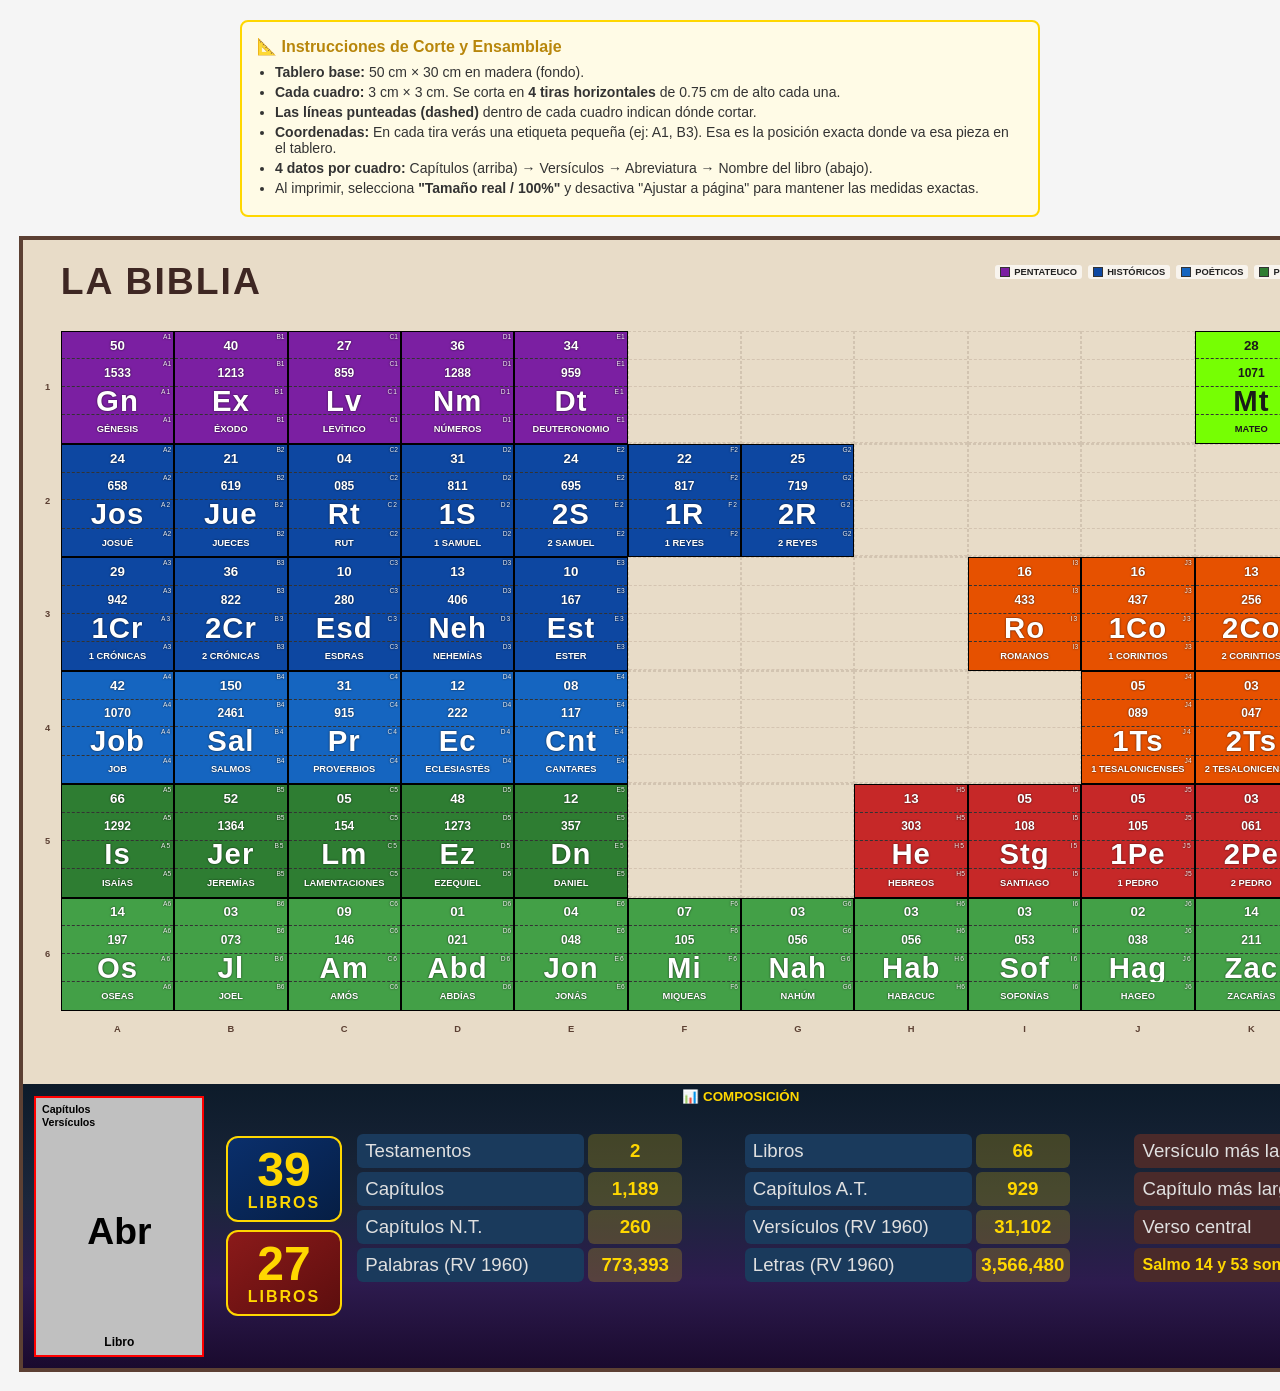
==== index.html @ 6a85242d "Add styles for the Biblical Board layout and enhance HTML structure" ====
<!DOCTYPE html>
<html lang="es">

<head>
  <meta charset="UTF-8">
  <title>Tablero Bíblico - Tabla Periódica de la Biblia (50cm x 30cm)</title>
  <link rel="stylesheet" href="styles.css">
</head>

<body>

  <div class="instructions">
    <h2>📐 Instrucciones de Corte y Ensamblaje</h2>
    <ul>
      <li><strong>Tablero base:</strong> 50 cm × 30 cm en madera (fondo).</li>
      <li><strong>Cada cuadro:</strong> 3 cm × 3 cm. Se corta en <strong>4 tiras horizontales</strong> de 0.75 cm de
        alto cada una.</li>
      <li><strong>Las líneas punteadas (dashed)</strong> dentro de cada cuadro indican dónde cortar.</li>
      <li><strong>Coordenadas:</strong> En cada tira verás una etiqueta pequeña (ej: A1, B3). Esa es la posición exacta
        donde va esa pieza en el tablero.</li>
      <li><strong>4 datos por cuadro:</strong> Capítulos (arriba) → Versículos → Abreviatura → Nombre del libro (abajo).
      </li>
      <li>Al imprimir, selecciona <strong>"Tamaño real / 100%"</strong> y desactiva "Ajustar a página" para mantener las
        medidas exactas.</li>
    </ul>
  </div>

  <!-- TABLERO PRINCIPAL 50cm x 30cm -->
  <div class="board">

    <div class="title-area">
      <div class="main-title">LA BIBLIA</div>
      <div class="legend-area">
        <div class="legend-item"><span class="legend-color" style="background:#7b1fa2"></span>PENTATEUCO</div>
        <div class="legend-item"><span class="legend-color" style="background:#0d47a1"></span>HISTÓRICOS</div>
        <div class="legend-item"><span class="legend-color" style="background:#1565c0"></span>POÉTICOS</div>
        <div class="legend-item"><span class="legend-color" style="background:#2e7d32"></span>PROF. MAYORES</div>
        <div class="legend-item"><span class="legend-color" style="background:#43a047"></span>PROF. MENORES</div>
        <div class="legend-item"><span class="legend-color" style="background:#76ff03"></span>EVANGELIOS</div>
        <div class="legend-item"><span class="legend-color" style="background:#2962ff"></span>HECHOS</div>
        <div class="legend-item"><span class="legend-color" style="background:#e65100"></span>CARTAS PAULINAS</div>
        <div class="legend-item"><span class="legend-color" style="background:#c62828"></span>CARTAS GENERALES</div>
        <div class="legend-item"><span class="legend-color" style="background:#b71c1c"></span>PROFECÍAS</div>
      </div>
    </div>

    <div class="grid-container">
      <!-- Fila 1 -->
      <div class="cell c-pentateuco" style="left:0cm;top:0cm">
        <div class="strip chapters">50<span class="coord-tag">A1</span></div>
        <div class="strip verses">1533<span class="coord-tag">A1</span></div>
        <div class="strip abbr">Gn<span class="coord-tag">A1</span></div>
        <div class="strip name">GÉNESIS<span class="coord-tag">A1</span></div>
      </div>
      <div class="cell c-pentateuco" style="left:3cm;top:0cm">
        <div class="strip chapters">40<span class="coord-tag">B1</span></div>
        <div class="strip verses">1213<span class="coord-tag">B1</span></div>
        <div class="strip abbr">Ex<span class="coord-tag">B1</span></div>
        <div class="strip name">ÉXODO<span class="coord-tag">B1</span></div>
      </div>
      <div class="cell c-pentateuco" style="left:6cm;top:0cm">
        <div class="strip chapters">27<span class="coord-tag">C1</span></div>
        <div class="strip verses">859<span class="coord-tag">C1</span></div>
        <div class="strip abbr">Lv<span class="coord-tag">C1</span></div>
        <div class="strip name">LEVÍTICO<span class="coord-tag">C1</span></div>
      </div>
      <div class="cell c-pentateuco" style="left:9cm;top:0cm">
        <div class="strip chapters">36<span class="coord-tag">D1</span></div>
        <div class="strip verses">1288<span class="coord-tag">D1</span></div>
        <div class="strip abbr">Nm<span class="coord-tag">D1</span></div>
        <div class="strip name">NÚMEROS<span class="coord-tag">D1</span></div>
      </div>
      <div class="cell c-pentateuco" style="left:12cm;top:0cm">
        <div class="strip chapters">34<span class="coord-tag">E1</span></div>
        <div class="strip verses">959<span class="coord-tag">E1</span></div>
        <div class="strip abbr">Dt<span class="coord-tag">E1</span></div>
        <div class="strip name">DEUTERONOMIO<span class="coord-tag">E1</span></div>
      </div>
      <div class="cell empty-cell" style="left:15cm;top:0cm">
        <div class="strip"></div>
        <div class="strip"></div>
        <div class="strip"></div>
        <div class="strip"></div>
      </div>
      <div class="cell empty-cell" style="left:18cm;top:0cm">
        <div class="strip"></div>
        <div class="strip"></div>
        <div class="strip"></div>
        <div class="strip"></div>
      </div>
      <div class="cell empty-cell" style="left:21cm;top:0cm">
        <div class="strip"></div>
        <div class="strip"></div>
        <div class="strip"></div>
        <div class="strip"></div>
      </div>
      <div class="cell empty-cell" style="left:24cm;top:0cm">
        <div class="strip"></div>
        <div class="strip"></div>
        <div class="strip"></div>
        <div class="strip"></div>
      </div>
      <div class="cell empty-cell" style="left:27cm;top:0cm">
        <div class="strip"></div>
        <div class="strip"></div>
        <div class="strip"></div>
        <div class="strip"></div>
      </div>
      <div class="cell c-evangelio" style="left:30cm;top:0cm">
        <div class="strip chapters">28<span class="coord-tag">K1</span></div>
        <div class="strip verses">1071<span class="coord-tag">K1</span></div>
        <div class="strip abbr">Mt<span class="coord-tag">K1</span></div>
        <div class="strip name">MATEO<span class="coord-tag">K1</span></div>
      </div>
      <div class="cell c-evangelio" style="left:33cm;top:0cm">
        <div class="strip chapters">16<span class="coord-tag">L1</span></div>
        <div class="strip verses">678<span class="coord-tag">L1</span></div>
        <div class="strip abbr">Mr<span class="coord-tag">L1</span></div>
        <div class="strip name">MARCOS<span class="coord-tag">L1</span></div>
      </div>
      <div class="cell c-evangelio" style="left:36cm;top:0cm">
        <div class="strip chapters">24<span class="coord-tag">M1</span></div>
        <div class="strip verses">1151<span class="coord-tag">M1</span></div>
        <div class="strip abbr">Lc<span class="coord-tag">M1</span></div>
        <div class="strip name">LUCAS<span class="coord-tag">M1</span></div>
      </div>
      <div class="cell c-evangelio" style="left:39cm;top:0cm">
        <div class="strip chapters">21<span class="coord-tag">N1</span></div>
        <div class="strip verses">879<span class="coord-tag">N1</span></div>
        <div class="strip abbr">Jn<span class="coord-tag">N1</span></div>
        <div class="strip name">JUAN<span class="coord-tag">N1</span></div>
      </div>
      <div class="cell empty-cell" style="left:42cm;top:0cm">
        <div class="strip"></div>
        <div class="strip"></div>
        <div class="strip"></div>
        <div class="strip"></div>
      </div>
      <div class="cell empty-cell" style="left:45cm;top:0cm">
        <div class="strip"></div>
        <div class="strip"></div>
        <div class="strip"></div>
        <div class="strip"></div>
      </div>

      <!-- Fila 2 -->
      <div class="cell c-historico" style="left:0cm;top:3cm">
        <div class="strip chapters">24<span class="coord-tag">A2</span></div>
        <div class="strip verses">658<span class="coord-tag">A2</span></div>
        <div class="strip abbr">Jos<span class="coord-tag">A2</span></div>
        <div class="strip name">JOSUÉ<span class="coord-tag">A2</span></div>
      </div>
      <div class="cell c-historico" style="left:3cm;top:3cm">
        <div class="strip chapters">21<span class="coord-tag">B2</span></div>
        <div class="strip verses">619<span class="coord-tag">B2</span></div>
        <div class="strip abbr">Jue<span class="coord-tag">B2</span></div>
        <div class="strip name">JUECES<span class="coord-tag">B2</span></div>
      </div>
      <div class="cell c-historico" style="left:6cm;top:3cm">
        <div class="strip chapters">04<span class="coord-tag">C2</span></div>
        <div class="strip verses">085<span class="coord-tag">C2</span></div>
        <div class="strip abbr">Rt<span class="coord-tag">C2</span></div>
        <div class="strip name">RUT<span class="coord-tag">C2</span></div>
      </div>
      <div class="cell c-historico" style="left:9cm;top:3cm">
        <div class="strip chapters">31<span class="coord-tag">D2</span></div>
        <div class="strip verses">811<span class="coord-tag">D2</span></div>
        <div class="strip abbr">1S<span class="coord-tag">D2</span></div>
        <div class="strip name">1 SAMUEL<span class="coord-tag">D2</span></div>
      </div>
      <div class="cell c-historico" style="left:12cm;top:3cm">
        <div class="strip chapters">24<span class="coord-tag">E2</span></div>
        <div class="strip verses">695<span class="coord-tag">E2</span></div>
        <div class="strip abbr">2S<span class="coord-tag">E2</span></div>
        <div class="strip name">2 SAMUEL<span class="coord-tag">E2</span></div>
      </div>
      <div class="cell c-historico" style="left:15cm;top:3cm">
        <div class="strip chapters">22<span class="coord-tag">F2</span></div>
        <div class="strip verses">817<span class="coord-tag">F2</span></div>
        <div class="strip abbr">1R<span class="coord-tag">F2</span></div>
        <div class="strip name">1 REYES<span class="coord-tag">F2</span></div>
      </div>
      <div class="cell c-historico" style="left:18cm;top:3cm">
        <div class="strip chapters">25<span class="coord-tag">G2</span></div>
        <div class="strip verses">719<span class="coord-tag">G2</span></div>
        <div class="strip abbr">2R<span class="coord-tag">G2</span></div>
        <div class="strip name">2 REYES<span class="coord-tag">G2</span></div>
      </div>
      <div class="cell empty-cell" style="left:21cm;top:3cm">
        <div class="strip"></div>
        <div class="strip"></div>
        <div class="strip"></div>
        <div class="strip"></div>
      </div>
      <div class="cell empty-cell" style="left:24cm;top:3cm">
        <div class="strip"></div>
        <div class="strip"></div>
        <div class="strip"></div>
        <div class="strip"></div>
      </div>
      <div class="cell empty-cell" style="left:27cm;top:3cm">
        <div class="strip"></div>
        <div class="strip"></div>
        <div class="strip"></div>
        <div class="strip"></div>
      </div>
      <div class="cell empty-cell" style="left:30cm;top:3cm">
        <div class="strip"></div>
        <div class="strip"></div>
        <div class="strip"></div>
        <div class="strip"></div>
      </div>
      <div class="cell empty-cell" style="left:33cm;top:3cm">
        <div class="strip"></div>
        <div class="strip"></div>
        <div class="strip"></div>
        <div class="strip"></div>
      </div>
      <div class="cell empty-cell" style="left:36cm;top:3cm">
        <div class="strip"></div>
        <div class="strip"></div>
        <div class="strip"></div>
        <div class="strip"></div>
      </div>
      <div class="cell empty-cell" style="left:39cm;top:3cm">
        <div class="strip"></div>
        <div class="strip"></div>
        <div class="strip"></div>
        <div class="strip"></div>
      </div>
      <div class="cell empty-cell" style="left:42cm;top:3cm">
        <div class="strip"></div>
        <div class="strip"></div>
        <div class="strip"></div>
        <div class="strip"></div>
      </div>
      <div class="cell c-hechos" style="left:45cm;top:3cm">
        <div class="strip chapters">28<span class="coord-tag">P2</span></div>
        <div class="strip verses">1007<span class="coord-tag">P2</span></div>
        <div class="strip abbr">Hch<span class="coord-tag">P2</span></div>
        <div class="strip name">HECHOS<span class="coord-tag">P2</span></div>
      </div>

      <!-- Fila 3 -->
      <div class="cell c-historico" style="left:0cm;top:6cm">
        <div class="strip chapters">29<span class="coord-tag">A3</span></div>
        <div class="strip verses">942<span class="coord-tag">A3</span></div>
        <div class="strip abbr">1Cr<span class="coord-tag">A3</span></div>
        <div class="strip name">1 CRÓNICAS<span class="coord-tag">A3</span></div>
      </div>
      <div class="cell c-historico" style="left:3cm;top:6cm">
        <div class="strip chapters">36<span class="coord-tag">B3</span></div>
        <div class="strip verses">822<span class="coord-tag">B3</span></div>
        <div class="strip abbr">2Cr<span class="coord-tag">B3</span></div>
        <div class="strip name">2 CRÓNICAS<span class="coord-tag">B3</span></div>
      </div>
      <div class="cell c-historico" style="left:6cm;top:6cm">
        <div class="strip chapters">10<span class="coord-tag">C3</span></div>
        <div class="strip verses">280<span class="coord-tag">C3</span></div>
        <div class="strip abbr">Esd<span class="coord-tag">C3</span></div>
        <div class="strip name">ESDRAS<span class="coord-tag">C3</span></div>
      </div>
      <div class="cell c-historico" style="left:9cm;top:6cm">
        <div class="strip chapters">13<span class="coord-tag">D3</span></div>
        <div class="strip verses">406<span class="coord-tag">D3</span></div>
        <div class="strip abbr">Neh<span class="coord-tag">D3</span></div>
        <div class="strip name">NEHEMÍAS<span class="coord-tag">D3</span></div>
      </div>
      <div class="cell c-historico" style="left:12cm;top:6cm">
        <div class="strip chapters">10<span class="coord-tag">E3</span></div>
        <div class="strip verses">167<span class="coord-tag">E3</span></div>
        <div class="strip abbr">Est<span class="coord-tag">E3</span></div>
        <div class="strip name">ESTER<span class="coord-tag">E3</span></div>
      </div>
      <div class="cell empty-cell" style="left:15cm;top:6cm">
        <div class="strip"></div>
        <div class="strip"></div>
        <div class="strip"></div>
        <div class="strip"></div>
      </div>
      <div class="cell empty-cell" style="left:18cm;top:6cm">
        <div class="strip"></div>
        <div class="strip"></div>
        <div class="strip"></div>
        <div class="strip"></div>
      </div>
      <div class="cell empty-cell" style="left:21cm;top:6cm">
        <div class="strip"></div>
        <div class="strip"></div>
        <div class="strip"></div>
        <div class="strip"></div>
      </div>
      <div class="cell c-paulina" style="left:24cm;top:6cm">
        <div class="strip chapters">16<span class="coord-tag">I3</span></div>
        <div class="strip verses">433<span class="coord-tag">I3</span></div>
        <div class="strip abbr">Ro<span class="coord-tag">I3</span></div>
        <div class="strip name">ROMANOS<span class="coord-tag">I3</span></div>
      </div>
      <div class="cell c-paulina" style="left:27cm;top:6cm">
        <div class="strip chapters">16<span class="coord-tag">J3</span></div>
        <div class="strip verses">437<span class="coord-tag">J3</span></div>
        <div class="strip abbr">1Co<span class="coord-tag">J3</span></div>
        <div class="strip name">1 CORINTIOS<span class="coord-tag">J3</span></div>
      </div>
      <div class="cell c-paulina" style="left:30cm;top:6cm">
        <div class="strip chapters">13<span class="coord-tag">K3</span></div>
        <div class="strip verses">256<span class="coord-tag">K3</span></div>
        <div class="strip abbr">2Co<span class="coord-tag">K3</span></div>
        <div class="strip name">2 CORINTIOS<span class="coord-tag">K3</span></div>
      </div>
      <div class="cell c-paulina" style="left:33cm;top:6cm">
        <div class="strip chapters">06<span class="coord-tag">L3</span></div>
        <div class="strip verses">149<span class="coord-tag">L3</span></div>
        <div class="strip abbr">Ga<span class="coord-tag">L3</span></div>
        <div class="strip name">GÁLATAS<span class="coord-tag">L3</span></div>
      </div>
      <div class="cell c-paulina" style="left:36cm;top:6cm">
        <div class="strip chapters">06<span class="coord-tag">M3</span></div>
        <div class="strip verses">155<span class="coord-tag">M3</span></div>
        <div class="strip abbr">Ef<span class="coord-tag">M3</span></div>
        <div class="strip name">EFESIOS<span class="coord-tag">M3</span></div>
      </div>
      <div class="cell c-paulina" style="left:39cm;top:6cm">
        <div class="strip chapters">04<span class="coord-tag">N3</span></div>
        <div class="strip verses">104<span class="coord-tag">N3</span></div>
        <div class="strip abbr">Fil<span class="coord-tag">N3</span></div>
        <div class="strip name">FILIPENSES<span class="coord-tag">N3</span></div>
      </div>
      <div class="cell c-paulina" style="left:42cm;top:6cm">
        <div class="strip chapters">04<span class="coord-tag">O3</span></div>
        <div class="strip verses">095<span class="coord-tag">O3</span></div>
        <div class="strip abbr">Col<span class="coord-tag">O3</span></div>
        <div class="strip name">COLOSENSES<span class="coord-tag">O3</span></div>
      </div>
      <div class="cell empty-cell" style="left:45cm;top:6cm">
        <div class="strip"></div>
        <div class="strip"></div>
        <div class="strip"></div>
        <div class="strip"></div>
      </div>

      <!-- Fila 4 -->
      <div class="cell c-poetico" style="left:0cm;top:9cm">
        <div class="strip chapters">42<span class="coord-tag">A4</span></div>
        <div class="strip verses">1070<span class="coord-tag">A4</span></div>
        <div class="strip abbr">Job<span class="coord-tag">A4</span></div>
        <div class="strip name">JOB<span class="coord-tag">A4</span></div>
      </div>
      <div class="cell c-poetico" style="left:3cm;top:9cm">
        <div class="strip chapters">150<span class="coord-tag">B4</span></div>
        <div class="strip verses">2461<span class="coord-tag">B4</span></div>
        <div class="strip abbr">Sal<span class="coord-tag">B4</span></div>
        <div class="strip name">SALMOS<span class="coord-tag">B4</span></div>
      </div>
      <div class="cell c-poetico" style="left:6cm;top:9cm">
        <div class="strip chapters">31<span class="coord-tag">C4</span></div>
        <div class="strip verses">915<span class="coord-tag">C4</span></div>
        <div class="strip abbr">Pr<span class="coord-tag">C4</span></div>
        <div class="strip name">PROVERBIOS<span class="coord-tag">C4</span></div>
      </div>
      <div class="cell c-poetico" style="left:9cm;top:9cm">
        <div class="strip chapters">12<span class="coord-tag">D4</span></div>
        <div class="strip verses">222<span class="coord-tag">D4</span></div>
        <div class="strip abbr">Ec<span class="coord-tag">D4</span></div>
        <div class="strip name">ECLESIASTÉS<span class="coord-tag">D4</span></div>
      </div>
      <div class="cell c-poetico" style="left:12cm;top:9cm">
        <div class="strip chapters">08<span class="coord-tag">E4</span></div>
        <div class="strip verses">117<span class="coord-tag">E4</span></div>
        <div class="strip abbr">Cnt<span class="coord-tag">E4</span></div>
        <div class="strip name">CANTARES<span class="coord-tag">E4</span></div>
      </div>
      <div class="cell empty-cell" style="left:15cm;top:9cm">
        <div class="strip"></div>
        <div class="strip"></div>
        <div class="strip"></div>
        <div class="strip"></div>
      </div>
      <div class="cell empty-cell" style="left:18cm;top:9cm">
        <div class="strip"></div>
        <div class="strip"></div>
        <div class="strip"></div>
        <div class="strip"></div>
      </div>
      <div class="cell empty-cell" style="left:21cm;top:9cm">
        <div class="strip"></div>
        <div class="strip"></div>
        <div class="strip"></div>
        <div class="strip"></div>
      </div>
      <div class="cell empty-cell" style="left:24cm;top:9cm">
        <div class="strip"></div>
        <div class="strip"></div>
        <div class="strip"></div>
        <div class="strip"></div>
      </div>
      <div class="cell c-paulina" style="left:27cm;top:9cm">
        <div class="strip chapters">05<span class="coord-tag">J4</span></div>
        <div class="strip verses">089<span class="coord-tag">J4</span></div>
        <div class="strip abbr">1Ts<span class="coord-tag">J4</span></div>
        <div class="strip name">1 TESALONICENSES<span class="coord-tag">J4</span></div>
      </div>
      <div class="cell c-paulina" style="left:30cm;top:9cm">
        <div class="strip chapters">03<span class="coord-tag">K4</span></div>
        <div class="strip verses">047<span class="coord-tag">K4</span></div>
        <div class="strip abbr">2Ts<span class="coord-tag">K4</span></div>
        <div class="strip name">2 TESALONICENSES<span class="coord-tag">K4</span></div>
      </div>
      <div class="cell c-paulina" style="left:33cm;top:9cm">
        <div class="strip chapters">06<span class="coord-tag">L4</span></div>
        <div class="strip verses">113<span class="coord-tag">L4</span></div>
        <div class="strip abbr">1Ti<span class="coord-tag">L4</span></div>
        <div class="strip name">1 TIMOTEO<span class="coord-tag">L4</span></div>
      </div>
      <div class="cell c-paulina" style="left:36cm;top:9cm">
        <div class="strip chapters">04<span class="coord-tag">M4</span></div>
        <div class="strip verses">083<span class="coord-tag">M4</span></div>
        <div class="strip abbr">2Ti<span class="coord-tag">M4</span></div>
        <div class="strip name">2 TIMOTEO<span class="coord-tag">M4</span></div>
      </div>
      <div class="cell c-paulina" style="left:39cm;top:9cm">
        <div class="strip chapters">03<span class="coord-tag">N4</span></div>
        <div class="strip verses">046<span class="coord-tag">N4</span></div>
        <div class="strip abbr">Tit<span class="coord-tag">N4</span></div>
        <div class="strip name">TITO<span class="coord-tag">N4</span></div>
      </div>
      <div class="cell c-paulina" style="left:42cm;top:9cm">
        <div class="strip chapters">01<span class="coord-tag">O4</span></div>
        <div class="strip verses">025<span class="coord-tag">O4</span></div>
        <div class="strip abbr">Flm<span class="coord-tag">O4</span></div>
        <div class="strip name">FILEMÓN<span class="coord-tag">O4</span></div>
      </div>
      <div class="cell empty-cell" style="left:45cm;top:9cm">
        <div class="strip"></div>
        <div class="strip"></div>
        <div class="strip"></div>
        <div class="strip"></div>
      </div>

      <!-- Fila 5 -->
      <div class="cell c-prof-mayor" style="left:0cm;top:12cm">
        <div class="strip chapters">66<span class="coord-tag">A5</span></div>
        <div class="strip verses">1292<span class="coord-tag">A5</span></div>
        <div class="strip abbr">Is<span class="coord-tag">A5</span></div>
        <div class="strip name">ISAÍAS<span class="coord-tag">A5</span></div>
      </div>
      <div class="cell c-prof-mayor" style="left:3cm;top:12cm">
        <div class="strip chapters">52<span class="coord-tag">B5</span></div>
        <div class="strip verses">1364<span class="coord-tag">B5</span></div>
        <div class="strip abbr">Jer<span class="coord-tag">B5</span></div>
        <div class="strip name">JEREMÍAS<span class="coord-tag">B5</span></div>
      </div>
      <div class="cell c-prof-mayor" style="left:6cm;top:12cm">
        <div class="strip chapters">05<span class="coord-tag">C5</span></div>
        <div class="strip verses">154<span class="coord-tag">C5</span></div>
        <div class="strip abbr">Lm<span class="coord-tag">C5</span></div>
        <div class="strip name">LAMENTACIONES<span class="coord-tag">C5</span></div>
      </div>
      <div class="cell c-prof-mayor" style="left:9cm;top:12cm">
        <div class="strip chapters">48<span class="coord-tag">D5</span></div>
        <div class="strip verses">1273<span class="coord-tag">D5</span></div>
        <div class="strip abbr">Ez<span class="coord-tag">D5</span></div>
        <div class="strip name">EZEQUIEL<span class="coord-tag">D5</span></div>
      </div>
      <div class="cell c-prof-mayor" style="left:12cm;top:12cm">
        <div class="strip chapters">12<span class="coord-tag">E5</span></div>
        <div class="strip verses">357<span class="coord-tag">E5</span></div>
        <div class="strip abbr">Dn<span class="coord-tag">E5</span></div>
        <div class="strip name">DANIEL<span class="coord-tag">E5</span></div>
      </div>
      <div class="cell empty-cell" style="left:15cm;top:12cm">
        <div class="strip"></div>
        <div class="strip"></div>
        <div class="strip"></div>
        <div class="strip"></div>
      </div>
      <div class="cell empty-cell" style="left:18cm;top:12cm">
        <div class="strip"></div>
        <div class="strip"></div>
        <div class="strip"></div>
        <div class="strip"></div>
      </div>
      <div class="cell c-general" style="left:21cm;top:12cm">
        <div class="strip chapters">13<span class="coord-tag">H5</span></div>
        <div class="strip verses">303<span class="coord-tag">H5</span></div>
        <div class="strip abbr">He<span class="coord-tag">H5</span></div>
        <div class="strip name">HEBREOS<span class="coord-tag">H5</span></div>
      </div>
      <div class="cell c-general" style="left:24cm;top:12cm">
        <div class="strip chapters">05<span class="coord-tag">I5</span></div>
        <div class="strip verses">108<span class="coord-tag">I5</span></div>
        <div class="strip abbr">Stg<span class="coord-tag">I5</span></div>
        <div class="strip name">SANTIAGO<span class="coord-tag">I5</span></div>
      </div>
      <div class="cell c-general" style="left:27cm;top:12cm">
        <div class="strip chapters">05<span class="coord-tag">J5</span></div>
        <div class="strip verses">105<span class="coord-tag">J5</span></div>
        <div class="strip abbr">1Pe<span class="coord-tag">J5</span></div>
        <div class="strip name">1 PEDRO<span class="coord-tag">J5</span></div>
      </div>
      <div class="cell c-general" style="left:30cm;top:12cm">
        <div class="strip chapters">03<span class="coord-tag">K5</span></div>
        <div class="strip verses">061<span class="coord-tag">K5</span></div>
        <div class="strip abbr">2Pe<span class="coord-tag">K5</span></div>
        <div class="strip name">2 PEDRO<span class="coord-tag">K5</span></div>
      </div>
      <div class="cell c-general" style="left:33cm;top:12cm">
        <div class="strip chapters">05<span class="coord-tag">L5</span></div>
        <div class="strip verses">105<span class="coord-tag">L5</span></div>
        <div class="strip abbr">1Jn<span class="coord-tag">L5</span></div>
        <div class="strip name">1 JUAN<span class="coord-tag">L5</span></div>
      </div>
      <div class="cell c-general" style="left:36cm;top:12cm">
        <div class="strip chapters">01<span class="coord-tag">M5</span></div>
        <div class="strip verses">013<span class="coord-tag">M5</span></div>
        <div class="strip abbr">2Jn<span class="coord-tag">M5</span></div>
        <div class="strip name">2 JUAN<span class="coord-tag">M5</span></div>
      </div>
      <div class="cell c-general" style="left:39cm;top:12cm">
        <div class="strip chapters">01<span class="coord-tag">N5</span></div>
        <div class="strip verses">015<span class="coord-tag">N5</span></div>
        <div class="strip abbr">3Jn<span class="coord-tag">N5</span></div>
        <div class="strip name">3 JUAN<span class="coord-tag">N5</span></div>
      </div>
      <div class="cell c-general" style="left:42cm;top:12cm">
        <div class="strip chapters">01<span class="coord-tag">O5</span></div>
        <div class="strip verses">025<span class="coord-tag">O5</span></div>
        <div class="strip abbr">Jud<span class="coord-tag">O5</span></div>
        <div class="strip name">JUDAS<span class="coord-tag">O5</span></div>
      </div>
      <div class="cell empty-cell" style="left:45cm;top:12cm">
        <div class="strip"></div>
        <div class="strip"></div>
        <div class="strip"></div>
        <div class="strip"></div>
      </div>

      <!-- Fila 6 -->
      <div class="cell c-prof-menor" style="left:0cm;top:15cm">
        <div class="strip chapters">14<span class="coord-tag">A6</span></div>
        <div class="strip verses">197<span class="coord-tag">A6</span></div>
        <div class="strip abbr">Os<span class="coord-tag">A6</span></div>
        <div class="strip name">OSEAS<span class="coord-tag">A6</span></div>
      </div>
      <div class="cell c-prof-menor" style="left:3cm;top:15cm">
        <div class="strip chapters">03<span class="coord-tag">B6</span></div>
        <div class="strip verses">073<span class="coord-tag">B6</span></div>
        <div class="strip abbr">Jl<span class="coord-tag">B6</span></div>
        <div class="strip name">JOEL<span class="coord-tag">B6</span></div>
      </div>
      <div class="cell c-prof-menor" style="left:6cm;top:15cm">
        <div class="strip chapters">09<span class="coord-tag">C6</span></div>
        <div class="strip verses">146<span class="coord-tag">C6</span></div>
        <div class="strip abbr">Am<span class="coord-tag">C6</span></div>
        <div class="strip name">AMÓS<span class="coord-tag">C6</span></div>
      </div>
      <div class="cell c-prof-menor" style="left:9cm;top:15cm">
        <div class="strip chapters">01<span class="coord-tag">D6</span></div>
        <div class="strip verses">021<span class="coord-tag">D6</span></div>
        <div class="strip abbr">Abd<span class="coord-tag">D6</span></div>
        <div class="strip name">ABDÍAS<span class="coord-tag">D6</span></div>
      </div>
      <div class="cell c-prof-menor" style="left:12cm;top:15cm">
        <div class="strip chapters">04<span class="coord-tag">E6</span></div>
        <div class="strip verses">048<span class="coord-tag">E6</span></div>
        <div class="strip abbr">Jon<span class="coord-tag">E6</span></div>
        <div class="strip name">JONÁS<span class="coord-tag">E6</span></div>
      </div>
      <div class="cell c-prof-menor" style="left:15cm;top:15cm">
        <div class="strip chapters">07<span class="coord-tag">F6</span></div>
        <div class="strip verses">105<span class="coord-tag">F6</span></div>
        <div class="strip abbr">Mi<span class="coord-tag">F6</span></div>
        <div class="strip name">MIQUEAS<span class="coord-tag">F6</span></div>
      </div>
      <div class="cell c-prof-menor" style="left:18cm;top:15cm">
        <div class="strip chapters">03<span class="coord-tag">G6</span></div>
        <div class="strip verses">056<span class="coord-tag">G6</span></div>
        <div class="strip abbr">Nah<span class="coord-tag">G6</span></div>
        <div class="strip name">NAHÚM<span class="coord-tag">G6</span></div>
      </div>
      <div class="cell c-prof-menor" style="left:21cm;top:15cm">
        <div class="strip chapters">03<span class="coord-tag">H6</span></div>
        <div class="strip verses">056<span class="coord-tag">H6</span></div>
        <div class="strip abbr">Hab<span class="coord-tag">H6</span></div>
        <div class="strip name">HABACUC<span class="coord-tag">H6</span></div>
      </div>
      <div class="cell c-prof-menor" style="left:24cm;top:15cm">
        <div class="strip chapters">03<span class="coord-tag">I6</span></div>
        <div class="strip verses">053<span class="coord-tag">I6</span></div>
        <div class="strip abbr">Sof<span class="coord-tag">I6</span></div>
        <div class="strip name">SOFONÍAS<span class="coord-tag">I6</span></div>
      </div>
      <div class="cell c-prof-menor" style="left:27cm;top:15cm">
        <div class="strip chapters">02<span class="coord-tag">J6</span></div>
        <div class="strip verses">038<span class="coord-tag">J6</span></div>
        <div class="strip abbr">Hag<span class="coord-tag">J6</span></div>
        <div class="strip name">HAGEO<span class="coord-tag">J6</span></div>
      </div>
      <div class="cell c-prof-menor" style="left:30cm;top:15cm">
        <div class="strip chapters">14<span class="coord-tag">K6</span></div>
        <div class="strip verses">211<span class="coord-tag">K6</span></div>
        <div class="strip abbr">Zac<span class="coord-tag">K6</span></div>
        <div class="strip name">ZACARÍAS<span class="coord-tag">K6</span></div>
      </div>
      <div class="cell c-prof-menor" style="left:33cm;top:15cm">
        <div class="strip chapters">04<span class="coord-tag">L6</span></div>
        <div class="strip verses">055<span class="coord-tag">L6</span></div>
        <div class="strip abbr">Mal<span class="coord-tag">L6</span></div>
        <div class="strip name">MALAQUÍAS<span class="coord-tag">L6</span></div>
      </div>
      <div class="cell empty-cell" style="left:36cm;top:15cm">
        <div class="strip"></div>
        <div class="strip"></div>
        <div class="strip"></div>
        <div class="strip"></div>
      </div>
      <div class="cell empty-cell" style="left:39cm;top:15cm">
        <div class="strip"></div>
        <div class="strip"></div>
        <div class="strip"></div>
        <div class="strip"></div>
      </div>
      <div class="cell empty-cell" style="left:42cm;top:15cm">
        <div class="strip"></div>
        <div class="strip"></div>
        <div class="strip"></div>
        <div class="strip"></div>
      </div>
      <div class="cell c-profecia" style="left:45cm;top:15cm">
        <div class="strip chapters">22<span class="coord-tag">P6</span></div>
        <div class="strip verses">404<span class="coord-tag">P6</span></div>
        <div class="strip abbr">Ap<span class="coord-tag">P6</span></div>
        <div class="strip name">APOCALIPSIS<span class="coord-tag">P6</span></div>
      </div>
    </div>

    <!-- Labels de coordenadas del tablero -->
    <div class="grid-lines">
      <!-- Column labels bottom -->
      <div class="col-label" style="left:0cm">A</div>
      <div class="col-label" style="left:3cm">B</div>
      <div class="col-label" style="left:6cm">C</div>
      <div class="col-label" style="left:9cm">D</div>
      <div class="col-label" style="left:12cm">E</div>
      <div class="col-label" style="left:15cm">F</div>
      <div class="col-label" style="left:18cm">G</div>
      <div class="col-label" style="left:21cm">H</div>
      <div class="col-label" style="left:24cm">I</div>
      <div class="col-label" style="left:27cm">J</div>
      <div class="col-label" style="left:30cm">K</div>
      <div class="col-label" style="left:33cm">L</div>
      <div class="col-label" style="left:36cm">M</div>
      <div class="col-label" style="left:39cm">N</div>
      <div class="col-label" style="left:42cm">O</div>
      <div class="col-label" style="left:45cm">P</div>
      <!-- Row labels left -->
      <div class="row-label" style="top:0cm">1</div>
      <div class="row-label" style="top:3cm">2</div>
      <div class="row-label" style="top:6cm">3</div>
      <div class="row-label" style="top:9cm">4</div>
      <div class="row-label" style="top:12cm">5</div>
      <div class="row-label" style="top:15cm">6</div>
    </div>

    <!-- NUEVO PANEL INFERIOR: 39 y 27 libros + estadísticas -->
    <!-- <div class="info-panel">
      <div class="canon-box">
        <div class="canon-number">39</div>
        <div class="canon-label">LIBROS</div>
        <div class="canon-desc">Antiguo Testamento</div>
      </div>
      <div class="canon-box">
        <div class="canon-number">27</div>
        <div class="canon-label">LIBROS</div>
        <div class="canon-desc">Nuevo Testamento</div>
      </div>
      <div class="stats-box">
        <div class="stat-item">
          <div class="stat-number">66</div>
          <div class="stat-label">Total Libros</div>
        </div>
        <div class="stat-item">
          <div class="stat-number">1,189</div>
          <div class="stat-label">Capítulos</div>
        </div>
        <div class="stat-item">
          <div class="stat-number">31,102</div>
          <div class="stat-label">Versículos</div>
        </div>
      </div>
    </div> -->
    <!-- ============ PANEL INFERIOR INFORMATIVO (NO SE DIVIDE EN TIRAS) ============ -->
<!-- ============ PANEL INFERIOR INFORMATIVO ============ -->
<!-- ============ PANEL INFERIOR INFORMATIVO ============ -->
<div class="info-panel">

    <!-- Elemento tipo tabla periódica de ejemplo (CUADRO GRIS) -->
    <div class="sample-element">
        <div class="sample-top">Capítulos<br>Versículos</div>
        <div class="sample-mid">Abr</div>
        <div class="sample-bot">Libro</div>
    </div>

    <!-- CONTENEDOR DE LOS DOS CUADROS (39 y 27) UNO DEBAJO DEL OTRO -->
    <div style="display: flex; flex-direction: column; gap: 8px; justify-content: center; padding: 5px 10px;">
        
        <!-- CUADRO 39 LIBROS -->
        <div style="background: linear-gradient(145deg, #0a2f6c, #061e44); border: 2px solid #ffd700; border-radius: 12px; padding: 8px 20px; text-align: center; min-width: 100px;">
            <div style="font-size: 36pt; font-weight: bold; color: #ffd700; line-height: 1;">39</div>
            <div style="font-size: 12pt; font-weight: bold; color: #ffd700; letter-spacing: 2px;">LIBROS</div>
        </div>

        <!-- CUADRO 27 LIBROS -->
        <div style="background: linear-gradient(145deg, #8b1a1a, #5c0e0e); border: 2px solid #ffd700; border-radius: 12px; padding: 8px 20px; text-align: center; min-width: 100px;">
            <div style="font-size: 36pt; font-weight: bold; color: #ffd700; line-height: 1;">27</div>
            <div style="font-size: 12pt; font-weight: bold; color: #ffd700; letter-spacing: 2px;">LIBROS</div>
        </div>

    </div>

    <!-- CONTENEDOR DE ESTADÍSTICAS Y DATOS INTERESANTES EN 2 COLUMNAS -->
<div style="display: flex; flex: 2; gap: 10px; padding: 5px;">

    <!-- COLUMNA IZQUIERDA: COMPOSICIÓN -->
    <div style="flex: 1; display: flex; flex-direction: column;">
        <div style="font-size: 10pt; font-weight: bold; color: #ffd700; text-align: center; margin-bottom: 5px;">📊 COMPOSICIÓN</div>
        
        <div style="display: grid; grid-template-columns: 1fr 1fr; gap: 4px 8px;padding-top: 25px;">
            <!-- Fila 1 -->
            <div style="display: flex; gap: 4px; align-items: center;">
                <div style="width: 6cm; height: 0.9cm; background: #1a3a5c; border-radius: 6px; display: flex; align-items: center; padding: 0 8px;">
                    <span style="font-size: 14pt; color: #e0e0e0;">Testamentos</span>
                </div>
                <div style="width: 2.5cm; height: 0.9cm; background: #ffd70033; border-radius: 6px; display: flex; align-items: center; justify-content: center;">
                    <span style="font-size: 14pt; color: #ffd700; font-weight: bold;">2</span>
                </div>
            </div>

            <!-- Fila 2 -->
            <div style="display: flex; gap: 4px; align-items: center;">
                <div style="width: 6cm; height: 0.9cm; background: #1a3a5c; border-radius: 6px; display: flex; align-items: center; padding: 0 8px;">
                    <span style="font-size: 14pt; color: #e0e0e0;">Libros</span>
                </div>
                <div style="width: 2.5cm; height: 0.9cm; background: #ffd70033; border-radius: 6px; display: flex; align-items: center; justify-content: center;">
                    <span style="font-size: 14pt; color: #ffd700; font-weight: bold;">66</span>
                </div>
            </div>

            <!-- Fila 3 -->
            <div style="display: flex; gap: 4px; align-items: center;">
                <div style="width: 6cm; height: 0.9cm; background: #1a3a5c; border-radius: 6px; display: flex; align-items: center; padding: 0 8px;">
                    <span style="font-size: 14pt; color: #e0e0e0;">Capítulos</span>
                </div>
                <div style="width: 2.5cm; height: 0.9cm; background: #ffd70033; border-radius: 6px; display: flex; align-items: center; justify-content: center;">
                    <span style="font-size: 14pt; color: #ffd700; font-weight: bold;">1,189</span>
                </div>
            </div>

            <!-- Fila 4 -->
            <div style="display: flex; gap: 4px; align-items: center;">
                <div style="width: 6cm; height: 0.9cm; background: #1a3a5c; border-radius: 6px; display: flex; align-items: center; padding: 0 8px;">
                    <span style="font-size: 14pt; color: #e0e0e0;">Capítulos A.T.</span>
                </div>
                <div style="width: 2.5cm; height: 0.9cm; background: #ffd70033; border-radius: 6px; display: flex; align-items: center; justify-content: center;">
                    <span style="font-size: 14pt; color: #ffd700; font-weight: bold;">929</span>
                </div>
            </div>

            <!-- Fila 5 -->
            <div style="display: flex; gap: 4px; align-items: center;">
                <div style="width: 6cm; height: 0.9cm; background: #1a3a5c; border-radius: 6px; display: flex; align-items: center; padding: 0 8px;">
                    <span style="font-size: 14pt; color: #e0e0e0;">Capítulos N.T.</span>
                </div>
                <div style="width: 2.5cm; height: 0.9cm; background: #ffd70033; border-radius: 6px; display: flex; align-items: center; justify-content: center;">
                    <span style="font-size: 14pt; color: #ffd700; font-weight: bold;">260</span>
                </div>
            </div>

            <!-- Fila 6 -->
            <div style="display: flex; gap: 4px; align-items: center;">
                <div style="width: 6cm; height: 0.9cm; background: #1a3a5c; border-radius: 6px; display: flex; align-items: center; padding: 0 8px;">
                    <span style="font-size: 14pt; color: #e0e0e0;">Versículos (RV 1960)</span>
                </div>
                <div style="width: 2.5cm; height: 0.9cm; background: #ffd70033; border-radius: 6px; display: flex; align-items: center; justify-content: center;">
                    <span style="font-size: 14pt; color: #ffd700; font-weight: bold;">31,102</span>
                </div>
            </div>

            <!-- Fila 7 -->
            <div style="display: flex; gap: 4px; align-items: center;">
                <div style="width: 6cm; height: 0.9cm; background: #1a3a5c; border-radius: 6px; display: flex; align-items: center; padding: 0 8px;">
                    <span style="font-size: 14pt; color: #e0e0e0;">Palabras (RV 1960)</span>
                </div>
                <div style="width: 2.5cm; height: 0.9cm; background: #ffd70033; border-radius: 6px; display: flex; align-items: center; justify-content: center;">
                    <span style="font-size: 14pt; color: #ffd700; font-weight: bold;">773,393</span>
                </div>
            </div>

            <!-- Fila 8 -->
            <div style="display: flex; gap: 4px; align-items: center;">
                <div style="width: 6cm; height: 0.9cm; background: #1a3a5c; border-radius: 6px; display: flex; align-items: center; padding: 0 8px;">
                    <span style="font-size: 14pt; color: #e0e0e0;">Letras (RV 1960)</span>
                </div>
                <div style="width: 2.5cm; height: 0.9cm; background: #ffd70033; border-radius: 6px; display: flex; align-items: center; justify-content: center;">
                    <span style="font-size: 14pt; color: #ffd700; font-weight: bold;">3,566,480</span>
                </div>
            </div>
        </div>
    </div>

    <!-- COLUMNA DERECHA: DATOS INTERESANTES -->
    <div style="flex: 1; display: flex; flex-direction: column;">
        <div style="font-size: 10pt; font-weight: bold; color: #ffd700; text-align: center; margin-bottom: 5px;">⭐ DATOS INTERESANTES</div>
        
        <div style="display: grid; grid-template-columns: 1fr 1fr; gap: 4px 8px; padding-top: 25px;">

            <div style="display: flex; gap: 4px; align-items: center;">
                <div style="width: 6cm; height: 0.9cm; background: #4a2a2a; border-radius: 6px; display: flex; align-items: center; padding: 0 8px;">
                    <span style="font-size: 14pt; color: #e0e0e0;">Versículo más largo</span>
                </div>
                <div style="width: 3cm; height: 0.9cm; background: #ffd70033; border-radius: 6px; display: flex; align-items: center; justify-content: center;">
                    <span style="font-size: 14pt; color: #ffd700;">Ester 8:9</span>
                </div>
            </div>

            <div style="display: flex; gap: 4px; align-items: center;">
                <div style="width: 6cm; height: 0.9cm; background: #4a2a2a; border-radius: 6px; display: flex; align-items: center; padding: 0 8px;">
                    <span style="font-size: 14pt; color: #e0e0e0;">Versículo más corto</span>
                </div>
                <div style="width: 3cm; height: 0.9cm; background: #ffd70033; border-radius: 6px; display: flex; align-items: center; justify-content: center;">
                    <span style="font-size: 14pt; color: #ffd700;">Éxodo 20:13</span>
                </div>
            </div>

            <div style="display: flex; gap: 4px; align-items: center;">
                <div style="width: 6cm; height: 0.9cm; background: #4a2a2a; border-radius: 6px; display: flex; align-items: center; padding: 0 8px;">
                    <span style="font-size: 14pt; color: #e0e0e0;">Capítulo más largo</span>
                </div>
                <div style="width: 3cm; height: 0.9cm; background: #ffd70033; border-radius: 6px; display: flex; align-items: center; justify-content: center;">
                    <span style="font-size: 14pt; color: #ffd700;">Salmo 119</span>
                </div>
            </div>

            <div style="display: flex; gap: 4px; align-items: center;">
                <div style="width: 6cm; height: 0.9cm; background: #4a2a2a; border-radius: 6px; display: flex; align-items: center; padding: 0 8px;">
                    <span style="font-size: 14pt; color: #e0e0e0;">Capítulo más corto</span>
                </div>
                <div style="width: 3cm; height: 0.9cm; background: #ffd70033; border-radius: 6px; display: flex; align-items: center; justify-content: center;">
                    <span style="font-size: 14pt; color: #ffd700;">Salmo 117</span>
                </div>
            </div>

            <div style="display: flex; gap: 4px; align-items: center;">
                <div style="width: 6cm; height: 0.9cm; background: #4a2a2a; border-radius: 6px; display: flex; align-items: center; padding: 0 8px;">
                    <span style="font-size: 14pt; color: #e0e0e0;">Verso central</span>
                </div>
                <div style="width: 3cm; height: 0.9cm; background: #ffd70033; border-radius: 6px; display: flex; align-items: center; justify-content: center;">
                    <span style="font-size: 14pt; color: #ffd700;">Salmo 118:8</span>
                </div>
            </div>

            <div style="display: flex; gap: 4px; align-items: center;">
                <div style="width: 6cm; height: 0.9cm; background: #4a2a2a; border-radius: 6px; display: flex; align-items: center; padding: 0 8px;">
                    <span style="font-size: 14pt; color: #e0e0e0;">"Señor" se repite</span>
                </div>
                <div style="width: 3cm; height: 0.9cm; background: #ffd70033; border-radius: 6px; display: flex; align-items: center; justify-content: center;">
                    <span style="font-size: 14pt; color: #ffd700;">1,855 veces</span>
                </div>
            </div>

            <!-- Salmo 14 y 53 ocupan toda la fila -->
            <div style="grid-column: span 2;">
                <div style="width: 6cm; height: 0.9cm; background: #4a2a2a; border-radius: 6px; display: flex; align-items: center; padding: 0 8px;">
                    <span style="font-size: 12pt; color: #ffd700; font-weight: bold;"> Salmo 14 y 53 son iguales</span>
                </div>
            </div>

        </div>
    </div>

</div>

</div>
    

    <div class="assembly-note">
      CADA CUADRO SE CORTA EN 4 TIRAS HORIZONTALES (0.75 cm c/u) — LAS LÍNEAS PUNTEADAS SON GUÍAS DE CORTE —
      COORDENADAS EN ESQUINA DE CADA TIRA PARA ENSAMBLAJE
    </div>
  </div>

</body>

</html>
---- styles.css ----
* {
    box-sizing: border-box;
    margin: 0;
    padding: 0;
  }
  
  @page {
    size: 50cm 30cm;
    margin: 0;
  }
  
  body {
    font-family: Arial, Helvetica, sans-serif;
    background: #f5f5f5;
    padding: 20px;
  }
  
  .instructions {
    max-width: 800px;
    margin: 0 auto 20px;
    padding: 15px;
    background: #fffbe6;
    border: 2px solid #ffd700;
    border-radius: 8px;
    font-size: 14px;
    color: #333;
  }
  
  .instructions h2 {
    font-size: 16px;
    margin-bottom: 8px;
    color: #b8860b;
  }
  
  .instructions ul {
    margin-left: 18px;
  }
  
  .instructions li {
    margin-bottom: 4px;
  }
  
  .board {
    width: 50cm;
    height: 30cm;
    background: #e8dcc8;
    border: 3px solid #5c4033;
    position: relative;
    margin: 0 auto;
    page-break-after: always;
    box-shadow: 0 0 0 1px #5c4033;
    overflow: hidden;
  }
  
  .title-area {
    position: absolute;
    top: 0.3cm;
    left: 1cm;
    right: 1cm;
    height: 1.6cm;
    display: flex;
    align-items: center;
    justify-content: space-between;
  }
  
  .main-title {
    font-size: 28pt;
    font-weight: bold;
    color: #3e2723;
    letter-spacing: 2px;
  }
  
  .legend-area {
    display: flex;
    flex-wrap: wrap;
    gap: 6px;
    justify-content: flex-end;
    max-width: 24cm;
  }
  
  .legend-item {
    display: flex;
    align-items: center;
    gap: 4px;
    font-size: 7pt;
    font-weight: bold;
    color: #222;
    background: rgba(255, 255, 255, 0.7);
    padding: 2px 5px;
    border-radius: 3px;
  }
  
  .legend-color {
    width: 10px;
    height: 10px;
    border: 1px solid #333;
    display: inline-block;
  }
  
  .grid-container {
    position: absolute;
    top: 2.4cm;
    left: 1cm;
    width: 48cm;
    height: 18cm;
  }
  
  .cell {
    position: absolute;
    width: 3cm;
    height: 3cm;
    background: #fff;
    border: 1.5px solid #000;
    display: flex;
    flex-direction: column;
    overflow: hidden;
  }
  
  .strip {
    width: 100%;
    height: 0.75cm;
    display: flex;
    align-items: center;
    justify-content: center;
    position: relative;
    border-bottom: 1px dashed #333;
    font-weight: bold;
    color: #fff;
    text-shadow: 0 0 2px rgba(0, 0, 0, 0.8);
  }
  
  .strip:last-child {
    border-bottom: none;
  }
  
  .coord-tag {
    position: absolute;
    top: 1px;
    right: 2px;
    font-size: 5pt;
    color: #fff;
    text-shadow: 0 0 2px #000;
    opacity: 0.9;
    font-weight: normal;
  }
  
  .chapters {
    font-size: 10pt;
  }
  
  .verses {
    font-size: 9pt;
  }
  
  .abbr {
    font-size: 22pt;
    letter-spacing: 1px;
  }
  
  .name {
    font-size: 7pt;
    text-align: center;
    padding: 0 1px;
  }
  
  /* Colores según categorías */
  .c-pentateuco .strip {
    background: #7b1fa2;
  }
  
  .c-historico .strip {
    background: #0d47a1;
  }
  
  .c-poetico .strip {
    background: #1565c0;
  }
  
  .c-prof-mayor .strip {
    background: #2e7d32;
  }
  
  .c-prof-menor .strip {
    background: #43a047;
  }
  
  .c-evangelio .strip {
    background: #76ff03;
    color: #1a1a1a;
    text-shadow: none;
  }
  
  .c-evangelio .coord-tag {
    color: #1a1a1a;
    text-shadow: none;
  }
  
  .c-hechos .strip {
    background: #2962ff;
  }
  
  .c-paulina .strip {
    background: #e65100;
  }
  
  .c-general .strip {
    background: #c62828;
  }
  
  .c-profecia .strip {
    background: #b71c1c;
  }
  
  .empty-cell {
    background: transparent;
    border: 1px dashed rgba(92, 64, 51, 0.15);
  }
  
  .empty-cell .strip {
    background: transparent;
    border-bottom: 1px dashed rgba(92, 64, 51, 0.15);
  }
  
  /* Grid lines for assembly guide */
  .grid-lines {
    position: absolute;
    top: 2.4cm;
    left: 1cm;
    width: 48cm;
    height: 18cm;
    pointer-events: none;
  }
  
  .col-label,
  .row-label {
    position: absolute;
    font-size: 7pt;
    color: #5c4033;
    font-weight: bold;
  }
  
  .col-label {
    bottom: -0.6cm;
    width: 3cm;
    text-align: center;
  }
  
  .row-label {
    left: -0.6cm;
    height: 3cm;
    display: flex;
    align-items: center;
    justify-content: center;
    width: 0.5cm;
  }
  
  /* INFO PANEL INFERIOR - Nueva sección para 39 y 27 libros */
  .info-panel {
    position: absolute;
  bottom: 0;
  left: 0;
  right: 0;
  height: 7.5cm;  /* Reducido de 10.5cm a 7.5cm */
  background: linear-gradient(180deg, #0d1b2a 0%, #1b263b 40%, #2d1b4e 70%, #1a0a2e 100%);
  display: flex;
  align-items: stretch;
  }
  
  .canon-box {
    background: rgba(62, 39, 35, 0.9);
    border-radius: 6px;
    padding: 4px 10px;
    text-align: center;
    color: #ffd700;
    font-weight: bold;
    min-width: 100px;
  }
  
  .canon-number {
    font-size: 18pt;
    font-weight: bold;
    color: #ffd700;
    line-height: 1;
  }
  
  .canon-label {
    font-size: 8pt;
    letter-spacing: 1px;
  }
  
  .canon-desc {
    font-size: 6pt;
    color: #e8dcc8;
    margin-top: 2px;
  }
  
  .stats-box {
    background: rgba(62, 39, 35, 0.85);
    border-radius: 6px;
    padding: 3px 12px;
    display: flex;
    gap: 15px;
    flex-wrap: wrap;
  }
  
  .stat-item {
    text-align: center;
  }
  
  .stat-number {
    font-size: 11pt;
    font-weight: bold;
    color: #ffd700;
  }
  
  .stat-label {
    font-size: 6pt;
    color: #e8dcc8;
  }
  
  .assembly-note {
    position: absolute;
    bottom: -0.8cm;
    left: 0;
    right: 0;
    font-size: 6pt;
    color: #5c4033;
    text-align: center;
    font-weight: bold;
  }
  
  /* Print specific */
  @media print {
    body {
      background: none;
      padding: 0;
    }
  
    .instructions {
      display: none;
    }
  
    .board {
      margin: 0;
      box-shadow: none;
    }
  }

  /* Elemento tipo tabla periódica de ejemplo */
.sample-element {
    width: 3.5cm;
    min-width: 4.5cm;
    display: flex;
    flex-direction: column;
    background: #c0c0c0;
    border: 2px solid #ff0000;
    margin: 0.3cm;
    padding: 0.15cm;
    justify-content: space-between;
  }
  
  .sample-top {
    font-size: 8pt;
    font-weight: bold;
    color: #000;
    line-height: 1.2;
  }
  
  .sample-mid {
    font-size: 28pt;
    font-weight: bold;
    color: #000;
    text-align: center;
    line-height: 1;
  }
  
  .sample-bot {
    font-size: 9pt;
    font-weight: bold;
    color: #000;
    text-align: center;
  }
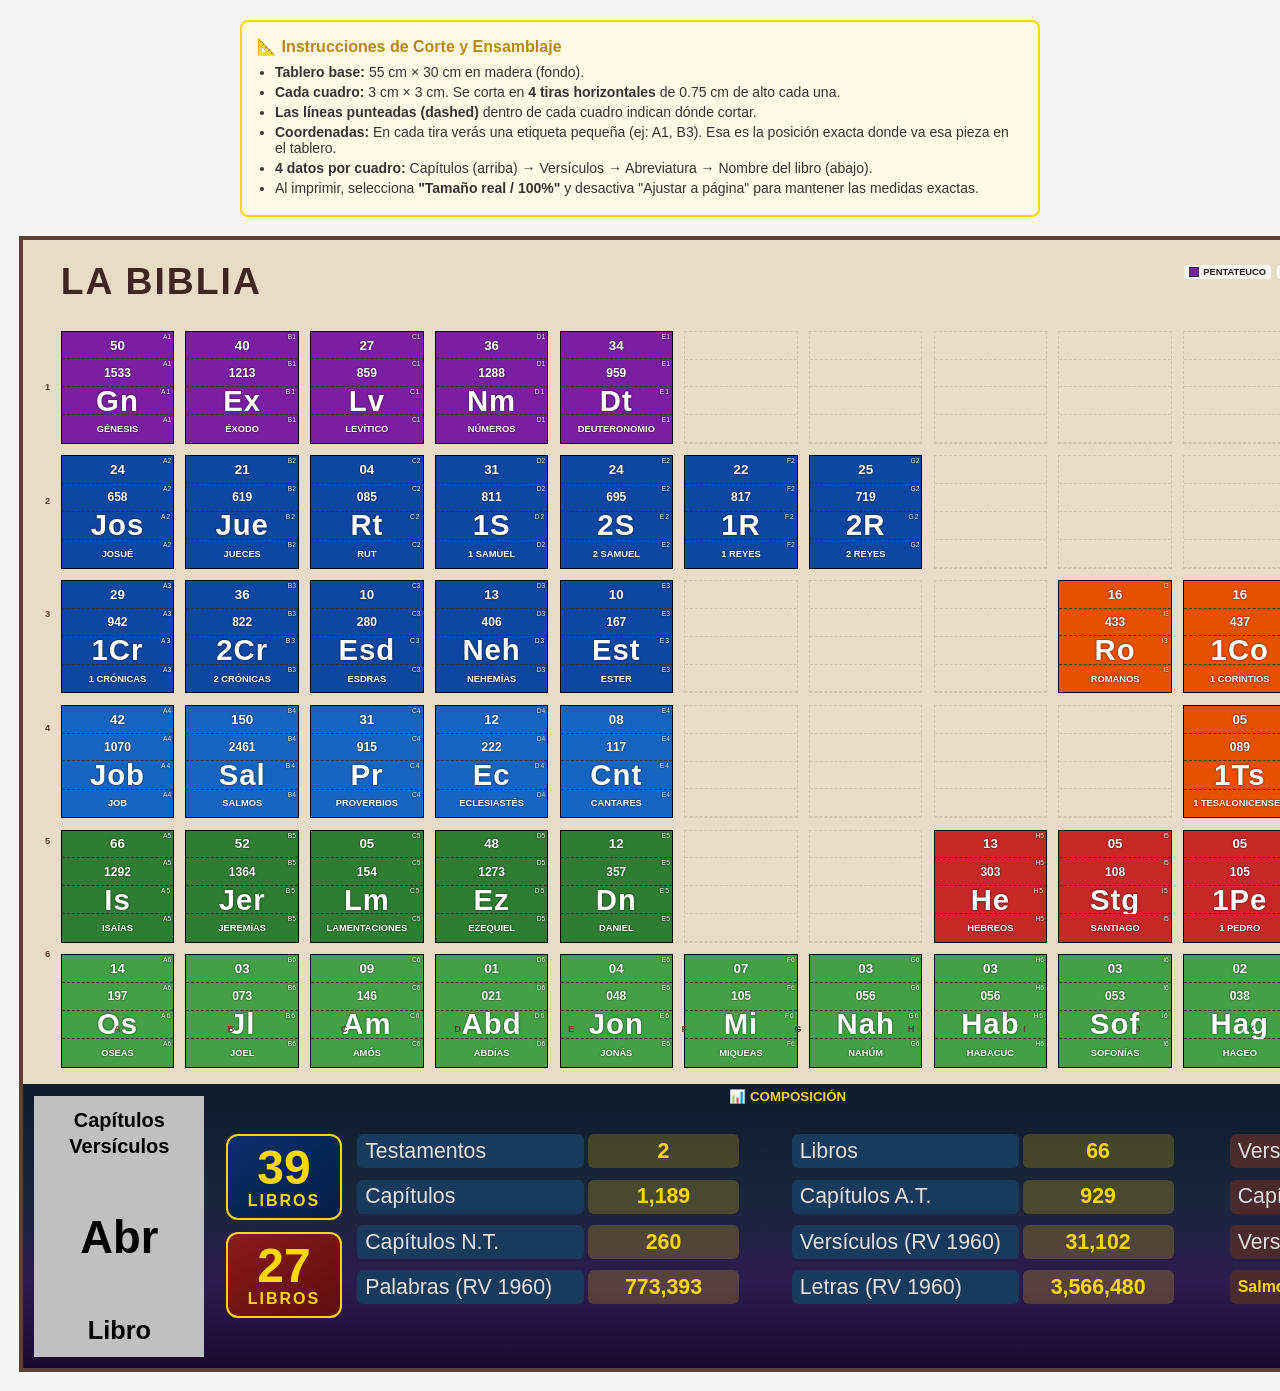
==== commit 5bb10a76: "Update dimensions of the Biblical Board layout to 55x30cm and adjust related styles for improved pre" ====
--- a/index.html
+++ b/index.html
@@ -12,7 +12,7 @@
   <div class="instructions">
     <h2>📐 Instrucciones de Corte y Ensamblaje</h2>
     <ul>
-      <li><strong>Tablero base:</strong> 50 cm × 30 cm en madera (fondo).</li>
+      <li><strong>Tablero base:</strong> 55 cm × 30 cm en madera (fondo).</li>
       <li><strong>Cada cuadro:</strong> 3 cm × 3 cm. Se corta en <strong>4 tiras horizontales</strong> de 0.75 cm de
         alto cada una.</li>
       <li><strong>Las líneas punteadas (dashed)</strong> dentro de cada cuadro indican dónde cortar.</li>
@@ -46,7 +46,7 @@
 
     <div class="grid-container">
       <!-- Fila 1 -->
-      <div class="cell c-pentateuco" style="left:0cm;top:0cm">
+      <div class="cell c-pentateuco">
         <div class="strip chapters">50<span class="coord-tag">A1</span></div>
         <div class="strip verses">1533<span class="coord-tag">A1</span></div>
         <div class="strip abbr">Gn<span class="coord-tag">A1</span></div>
@@ -702,7 +702,7 @@
     </div>
 
     <!-- CONTENEDOR DE LOS DOS CUADROS (39 y 27) UNO DEBAJO DEL OTRO -->
-    <div style="display: flex; flex-direction: column; gap: 8px; justify-content: center; padding: 5px 10px;">
+    <div style="display: flex; flex-direction: column; gap: 0.3cm; justify-content: center; padding: 5px 10px;">
         
         <!-- CUADRO 39 LIBROS -->
         <div style="background: linear-gradient(145deg, #0a2f6c, #061e44); border: 2px solid #ffd700; border-radius: 12px; padding: 8px 20px; text-align: center; min-width: 100px;">
@@ -719,90 +719,90 @@
     </div>
 
     <!-- CONTENEDOR DE ESTADÍSTICAS Y DATOS INTERESANTES EN 2 COLUMNAS -->
-<div style="display: flex; flex: 2; gap: 10px; padding: 5px;">
+<div style="display: flex; flex: 2; gap: 0.3cm; padding: 5px;">
 
     <!-- COLUMNA IZQUIERDA: COMPOSICIÓN -->
     <div style="flex: 1; display: flex; flex-direction: column;">
         <div style="font-size: 10pt; font-weight: bold; color: #ffd700; text-align: center; margin-bottom: 5px;">📊 COMPOSICIÓN</div>
         
-        <div style="display: grid; grid-template-columns: 1fr 1fr; gap: 4px 8px;padding-top: 25px;">
+        <div style="display: grid; grid-template-columns: 1fr 1fr; gap: 0.3cm 8px;padding-top: 25px;">
             <!-- Fila 1 -->
             <div style="display: flex; gap: 4px; align-items: center;">
                 <div style="width: 6cm; height: 0.9cm; background: #1a3a5c; border-radius: 6px; display: flex; align-items: center; padding: 0 8px;">
-                    <span style="font-size: 14pt; color: #e0e0e0;">Testamentos</span>
-                </div>
-                <div style="width: 2.5cm; height: 0.9cm; background: #ffd70033; border-radius: 6px; display: flex; align-items: center; justify-content: center;">
-                    <span style="font-size: 14pt; color: #ffd700; font-weight: bold;">2</span>
+                    <span style="font-size: 16pt; color: #e0e0e0;">Testamentos</span>
+                </div>
+                <div style="width: 4cm; height: 0.9cm; background: #ffd70033; border-radius: 6px; display: flex; align-items: center; justify-content: center;">
+                    <span style="font-size: 16pt; color: #ffd700; font-weight: bold;">2</span>
                 </div>
             </div>
 
             <!-- Fila 2 -->
             <div style="display: flex; gap: 4px; align-items: center;">
                 <div style="width: 6cm; height: 0.9cm; background: #1a3a5c; border-radius: 6px; display: flex; align-items: center; padding: 0 8px;">
-                    <span style="font-size: 14pt; color: #e0e0e0;">Libros</span>
-                </div>
-                <div style="width: 2.5cm; height: 0.9cm; background: #ffd70033; border-radius: 6px; display: flex; align-items: center; justify-content: center;">
-                    <span style="font-size: 14pt; color: #ffd700; font-weight: bold;">66</span>
+                    <span style="font-size: 16pt; color: #e0e0e0;">Libros</span>
+                </div>
+                <div style="width: 4cm; height: 0.9cm; background: #ffd70033; border-radius: 6px; display: flex; align-items: center; justify-content: center;">
+                    <span style="font-size: 16pt; color: #ffd700; font-weight: bold;">66</span>
                 </div>
             </div>
 
             <!-- Fila 3 -->
             <div style="display: flex; gap: 4px; align-items: center;">
                 <div style="width: 6cm; height: 0.9cm; background: #1a3a5c; border-radius: 6px; display: flex; align-items: center; padding: 0 8px;">
-                    <span style="font-size: 14pt; color: #e0e0e0;">Capítulos</span>
-                </div>
-                <div style="width: 2.5cm; height: 0.9cm; background: #ffd70033; border-radius: 6px; display: flex; align-items: center; justify-content: center;">
-                    <span style="font-size: 14pt; color: #ffd700; font-weight: bold;">1,189</span>
+                    <span style="font-size: 16pt; color: #e0e0e0;">Capítulos</span>
+                </div>
+                <div style="width: 4cm; height: 0.9cm; background: #ffd70033; border-radius: 6px; display: flex; align-items: center; justify-content: center;">
+                    <span style="font-size: 16pt; color: #ffd700; font-weight: bold;">1,189</span>
                 </div>
             </div>
 
             <!-- Fila 4 -->
             <div style="display: flex; gap: 4px; align-items: center;">
                 <div style="width: 6cm; height: 0.9cm; background: #1a3a5c; border-radius: 6px; display: flex; align-items: center; padding: 0 8px;">
-                    <span style="font-size: 14pt; color: #e0e0e0;">Capítulos A.T.</span>
-                </div>
-                <div style="width: 2.5cm; height: 0.9cm; background: #ffd70033; border-radius: 6px; display: flex; align-items: center; justify-content: center;">
-                    <span style="font-size: 14pt; color: #ffd700; font-weight: bold;">929</span>
+                    <span style="font-size: 16pt; color: #e0e0e0;">Capítulos A.T.</span>
+                </div>
+                <div style="width: 4cm; height: 0.9cm; background: #ffd70033; border-radius: 6px; display: flex; align-items: center; justify-content: center;">
+                    <span style="font-size: 16pt; color: #ffd700; font-weight: bold;">929</span>
                 </div>
             </div>
 
             <!-- Fila 5 -->
             <div style="display: flex; gap: 4px; align-items: center;">
                 <div style="width: 6cm; height: 0.9cm; background: #1a3a5c; border-radius: 6px; display: flex; align-items: center; padding: 0 8px;">
-                    <span style="font-size: 14pt; color: #e0e0e0;">Capítulos N.T.</span>
-                </div>
-                <div style="width: 2.5cm; height: 0.9cm; background: #ffd70033; border-radius: 6px; display: flex; align-items: center; justify-content: center;">
-                    <span style="font-size: 14pt; color: #ffd700; font-weight: bold;">260</span>
+                    <span style="font-size: 16pt; color: #e0e0e0;">Capítulos N.T.</span>
+                </div>
+                <div style="width: 4cm; height: 0.9cm; background: #ffd70033; border-radius: 6px; display: flex; align-items: center; justify-content: center;">
+                    <span style="font-size: 16pt; color: #ffd700; font-weight: bold;">260</span>
                 </div>
             </div>
 
             <!-- Fila 6 -->
             <div style="display: flex; gap: 4px; align-items: center;">
                 <div style="width: 6cm; height: 0.9cm; background: #1a3a5c; border-radius: 6px; display: flex; align-items: center; padding: 0 8px;">
-                    <span style="font-size: 14pt; color: #e0e0e0;">Versículos (RV 1960)</span>
-                </div>
-                <div style="width: 2.5cm; height: 0.9cm; background: #ffd70033; border-radius: 6px; display: flex; align-items: center; justify-content: center;">
-                    <span style="font-size: 14pt; color: #ffd700; font-weight: bold;">31,102</span>
+                    <span style="font-size: 16pt; color: #e0e0e0;">Versículos (RV 1960)</span>
+                </div>
+                <div style="width: 4cm; height: 0.9cm; background: #ffd70033; border-radius: 6px; display: flex; align-items: center; justify-content: center;">
+                    <span style="font-size: 16pt; color: #ffd700; font-weight: bold;">31,102</span>
                 </div>
             </div>
 
             <!-- Fila 7 -->
             <div style="display: flex; gap: 4px; align-items: center;">
                 <div style="width: 6cm; height: 0.9cm; background: #1a3a5c; border-radius: 6px; display: flex; align-items: center; padding: 0 8px;">
-                    <span style="font-size: 14pt; color: #e0e0e0;">Palabras (RV 1960)</span>
-                </div>
-                <div style="width: 2.5cm; height: 0.9cm; background: #ffd70033; border-radius: 6px; display: flex; align-items: center; justify-content: center;">
-                    <span style="font-size: 14pt; color: #ffd700; font-weight: bold;">773,393</span>
+                    <span style="font-size: 16pt; color: #e0e0e0;">Palabras (RV 1960)</span>
+                </div>
+                <div style="width: 4cm; height: 0.9cm; background: #ffd70033; border-radius: 6px; display: flex; align-items: center; justify-content: center;">
+                    <span style="font-size: 16pt; color: #ffd700; font-weight: bold;">773,393</span>
                 </div>
             </div>
 
             <!-- Fila 8 -->
             <div style="display: flex; gap: 4px; align-items: center;">
                 <div style="width: 6cm; height: 0.9cm; background: #1a3a5c; border-radius: 6px; display: flex; align-items: center; padding: 0 8px;">
-                    <span style="font-size: 14pt; color: #e0e0e0;">Letras (RV 1960)</span>
-                </div>
-                <div style="width: 2.5cm; height: 0.9cm; background: #ffd70033; border-radius: 6px; display: flex; align-items: center; justify-content: center;">
-                    <span style="font-size: 14pt; color: #ffd700; font-weight: bold;">3,566,480</span>
+                    <span style="font-size: 16pt; color: #e0e0e0;">Letras (RV 1960)</span>
+                </div>
+                <div style="width: 4cm; height: 0.9cm; background: #ffd70033; border-radius: 6px; display: flex; align-items: center; justify-content: center;">
+                    <span style="font-size: 16pt; color: #ffd700; font-weight: bold;">3,566,480</span>
                 </div>
             </div>
         </div>
@@ -812,59 +812,59 @@
     <div style="flex: 1; display: flex; flex-direction: column;">
         <div style="font-size: 10pt; font-weight: bold; color: #ffd700; text-align: center; margin-bottom: 5px;">⭐ DATOS INTERESANTES</div>
         
-        <div style="display: grid; grid-template-columns: 1fr 1fr; gap: 4px 8px; padding-top: 25px;">
+        <div style="display: grid; grid-template-columns: 1fr 1fr; gap: 0.3cm 8px; padding-top: 25px;">
 
             <div style="display: flex; gap: 4px; align-items: center;">
                 <div style="width: 6cm; height: 0.9cm; background: #4a2a2a; border-radius: 6px; display: flex; align-items: center; padding: 0 8px;">
-                    <span style="font-size: 14pt; color: #e0e0e0;">Versículo más largo</span>
-                </div>
-                <div style="width: 3cm; height: 0.9cm; background: #ffd70033; border-radius: 6px; display: flex; align-items: center; justify-content: center;">
-                    <span style="font-size: 14pt; color: #ffd700;">Ester 8:9</span>
+                    <span style="font-size: 16pt; color: #e0e0e0;">Versículo más largo</span>
+                </div>
+                <div style="width: 4cm; height: 0.9cm; background: #ffd70033; border-radius: 6px; display: flex; align-items: center; justify-content: center;">
+                    <span style="font-size: 16pt; color: #ffd700;">Ester 8:9</span>
                 </div>
             </div>
 
             <div style="display: flex; gap: 4px; align-items: center;">
                 <div style="width: 6cm; height: 0.9cm; background: #4a2a2a; border-radius: 6px; display: flex; align-items: center; padding: 0 8px;">
-                    <span style="font-size: 14pt; color: #e0e0e0;">Versículo más corto</span>
-                </div>
-                <div style="width: 3cm; height: 0.9cm; background: #ffd70033; border-radius: 6px; display: flex; align-items: center; justify-content: center;">
-                    <span style="font-size: 14pt; color: #ffd700;">Éxodo 20:13</span>
+                    <span style="font-size: 16pt; color: #e0e0e0;">Versículo más corto</span>
+                </div>
+                <div style="width: 4cm; height: 0.9cm; background: #ffd70033; border-radius: 6px; display: flex; align-items: center; justify-content: center;">
+                    <span style="font-size: 16pt; color: #ffd700;">Éxodo 20:13</span>
                 </div>
             </div>
 
             <div style="display: flex; gap: 4px; align-items: center;">
                 <div style="width: 6cm; height: 0.9cm; background: #4a2a2a; border-radius: 6px; display: flex; align-items: center; padding: 0 8px;">
-                    <span style="font-size: 14pt; color: #e0e0e0;">Capítulo más largo</span>
-                </div>
-                <div style="width: 3cm; height: 0.9cm; background: #ffd70033; border-radius: 6px; display: flex; align-items: center; justify-content: center;">
-                    <span style="font-size: 14pt; color: #ffd700;">Salmo 119</span>
+                    <span style="font-size: 16pt; color: #e0e0e0;">Capítulo más largo</span>
+                </div>
+                <div style="width: 4cm; height: 0.9cm; background: #ffd70033; border-radius: 6px; display: flex; align-items: center; justify-content: center;">
+                    <span style="font-size: 16pt; color: #ffd700;">Salmo 119</span>
                 </div>
             </div>
 
             <div style="display: flex; gap: 4px; align-items: center;">
                 <div style="width: 6cm; height: 0.9cm; background: #4a2a2a; border-radius: 6px; display: flex; align-items: center; padding: 0 8px;">
-                    <span style="font-size: 14pt; color: #e0e0e0;">Capítulo más corto</span>
-                </div>
-                <div style="width: 3cm; height: 0.9cm; background: #ffd70033; border-radius: 6px; display: flex; align-items: center; justify-content: center;">
-                    <span style="font-size: 14pt; color: #ffd700;">Salmo 117</span>
+                    <span style="font-size: 16pt; color: #e0e0e0;">Capítulo más corto</span>
+                </div>
+                <div style="width: 4cm; height: 0.9cm; background: #ffd70033; border-radius: 6px; display: flex; align-items: center; justify-content: center;">
+                    <span style="font-size: 16pt; color: #ffd700;">Salmo 117</span>
                 </div>
             </div>
 
             <div style="display: flex; gap: 4px; align-items: center;">
                 <div style="width: 6cm; height: 0.9cm; background: #4a2a2a; border-radius: 6px; display: flex; align-items: center; padding: 0 8px;">
-                    <span style="font-size: 14pt; color: #e0e0e0;">Verso central</span>
-                </div>
-                <div style="width: 3cm; height: 0.9cm; background: #ffd70033; border-radius: 6px; display: flex; align-items: center; justify-content: center;">
-                    <span style="font-size: 14pt; color: #ffd700;">Salmo 118:8</span>
+                    <span style="font-size: 16pt; color: #e0e0e0;">Verso central</span>
+                </div>
+                <div style="width: 4cm; height: 0.9cm; background: #ffd70033; border-radius: 6px; display: flex; align-items: center; justify-content: center;">
+                    <span style="font-size: 16pt; color: #ffd700;">Salmo 118:8</span>
                 </div>
             </div>
 
             <div style="display: flex; gap: 4px; align-items: center;">
                 <div style="width: 6cm; height: 0.9cm; background: #4a2a2a; border-radius: 6px; display: flex; align-items: center; padding: 0 8px;">
-                    <span style="font-size: 14pt; color: #e0e0e0;">"Señor" se repite</span>
-                </div>
-                <div style="width: 3cm; height: 0.9cm; background: #ffd70033; border-radius: 6px; display: flex; align-items: center; justify-content: center;">
-                    <span style="font-size: 14pt; color: #ffd700;">1,855 veces</span>
+                    <span style="font-size: 16pt; color: #e0e0e0;">"Señor" se repite</span>
+                </div>
+                <div style="width: 4cm; height: 0.9cm; background: #ffd70033; border-radius: 6px; display: flex; align-items: center; justify-content: center;">
+                    <span style="font-size: 16pt; color: #ffd700;">1,855 veces</span>
                 </div>
             </div>
 
--- a/styles.css
+++ b/styles.css
@@ -5,7 +5,7 @@
   }
   
   @page {
-    size: 50cm 30cm;
+    size: 55cm 30cm;
     margin: 0;
   }
   
@@ -41,7 +41,7 @@
   }
   
   .board {
-    width: 50cm;
+    width: 55cm;
     height: 30cm;
     background: #e8dcc8;
     border: 3px solid #5c4033;
@@ -101,19 +101,22 @@
     position: absolute;
     top: 2.4cm;
     left: 1cm;
-    width: 48cm;
+    width: 50cm;
     height: 18cm;
+    display: grid;
+    grid-template-columns: repeat(16, 3cm);
+    grid-template-rows: repeat(6, 3cm);
+    gap: 0.3cm;  /* ¡Separación de 3px entre cuadros! */
   }
   
   .cell {
-    position: absolute;
-    width: 3cm;
-    height: 3cm;
-    background: #fff;
-    border: 1.5px solid #000;
-    display: flex;
-    flex-direction: column;
-    overflow: hidden;
+    width: 100%;
+  height: 100%;
+  background: #fff;
+  border: 1.5px solid #000;
+  display: flex;
+  flex-direction: column;
+  overflow: hidden;
   }
   
   .strip {
@@ -347,36 +350,36 @@
   }
 
   /* Elemento tipo tabla periódica de ejemplo */
-.sample-element {
-    width: 3.5cm;
-    min-width: 4.5cm;
-    display: flex;
-    flex-direction: column;
-    background: #c0c0c0;
-    border: 2px solid #ff0000;
-    margin: 0.3cm;
-    padding: 0.15cm;
-    justify-content: space-between;
+.sample-element {    
+  width: 4.5cm;
+  min-width: 4.5cm;
+  display: flex;
+  flex-direction: column;
+  background: #c0c0c0;
+  margin: 0.3cm;
+  padding: 0.2cm;
+  justify-content: space-between;
+  text-align: center;
   }
   
   .sample-top {
-    font-size: 8pt;
+    font-size: 15pt;
     font-weight: bold;
     color: #000;
-    line-height: 1.2;
-  }
-  
-  .sample-mid {
-    font-size: 28pt;
+    line-height: 1.3;
+    padding: 4px 0;
+  }
+  
+  .sample-mid {    
+    font-size: 34pt;
     font-weight: bold;
     color: #000;
-    text-align: center;
-    line-height: 1;
-  }
-  
-  .sample-bot {
-    font-size: 9pt;
+    padding: 4px 0;
+  }
+  
+  .sample-bot {    
+    font-size: 19pt;
     font-weight: bold;
     color: #000;
-    text-align: center;
+    padding: 4px 0;
   }
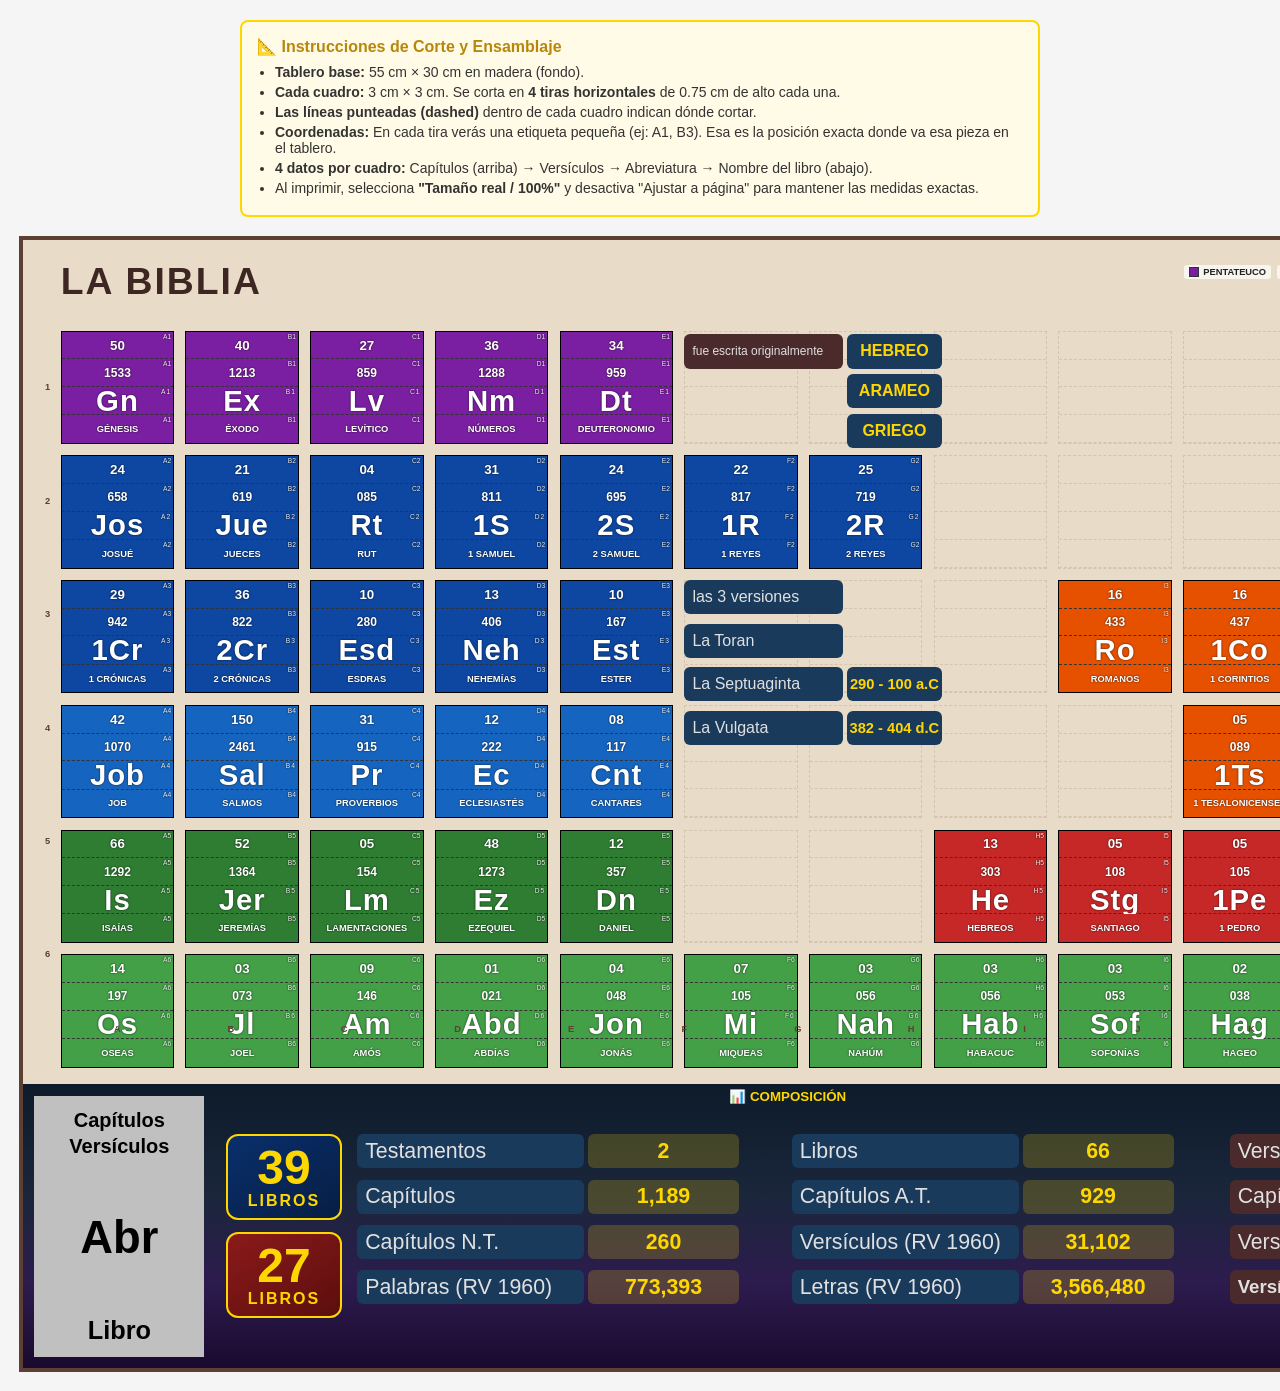
==== commit 0ff5d7b3: "Add new sections to index.html for original language and versions of biblical texts; update styles f" ====
--- a/index.html
+++ b/index.html
@@ -633,6 +633,78 @@
         <div class="strip name">APOCALIPSIS<span class="coord-tag">P6</span></div>
       </div>
     </div>
+
+    <!-- ============ BLOQUE 1: IDIOMA ORIGINAL — altura de Deuteronomio (fila 1) ============ -->
+    <div style="position: absolute; top: 2.5cm; left: 17.5cm; display: flex; flex-direction: column; gap: 0.15cm; z-index: 10;">
+
+      <!-- fila: fue escrita originalmente | HEBREO -->
+      <div style="display: flex; gap: 4px; align-items: center;">
+        <div style="width: 4.2cm; height: 0.9cm; background: #4a2a2a; border-radius: 6px; display: flex; align-items: center; padding: 0 8px;">
+          <span style="font-size: 9pt; color: #e0e0e0;">fue escrita originalmente</span>
+        </div>
+        <div style="width: 2.5cm; height: 0.9cm; background: #1a3a5c; border-radius: 6px; display: flex; align-items: center; justify-content: center;">
+          <span style="font-size: 12pt; color: #ffd700; font-weight: bold;">HEBREO</span>
+        </div>
+      </div>
+
+      <!-- fila: vacío | ARAMEO -->
+      <div style="display: flex; gap: 4px; align-items: center;">
+        <div style="width: 4.2cm; height: 0.9cm; background: transparent; border-radius: 6px;"></div>
+        <div style="width: 2.5cm; height: 0.9cm; background: #1a3a5c; border-radius: 6px; display: flex; align-items: center; justify-content: center;">
+          <span style="font-size: 12pt; color: #ffd700; font-weight: bold;">ARAMEO</span>
+        </div>
+      </div>
+
+      <!-- fila: vacío | GRIEGO -->
+      <div style="display: flex; gap: 4px; align-items: center;">
+        <div style="width: 4.2cm; height: 0.9cm; background: transparent; border-radius: 6px;"></div>
+        <div style="width: 2.5cm; height: 0.9cm; background: #1a3a5c; border-radius: 6px; display: flex; align-items: center; justify-content: center;">
+          <span style="font-size: 12pt; color: #ffd700; font-weight: bold;">GRIEGO</span>
+        </div>
+      </div>
+
+    </div>
+    <!-- ============ FIN BLOQUE 1 ============ -->
+
+    <!-- ============ BLOQUE 2: LAS 3 VERSIONES — altura de Ester/Cantares (filas 3-4) ============ -->
+    <div style="position: absolute; top: 9cm; left: 17.5cm; display: flex; flex-direction: column; gap: 0.25cm; z-index: 10;">
+
+      <!-- fila: las 3 versiones -->
+      <div style="display: flex; gap: 4px; align-items: center;">
+        <div style="width: 4.2cm; height: 0.9cm; background: #1a3a5c; border-radius: 6px; display: flex; align-items: center; padding: 0 8px;">
+          <span style="font-size: 12pt; color: #e0e0e0;">las 3 versiones</span>
+        </div>
+      </div>
+
+      <!-- fila: La Toran -->
+      <div style="display: flex; gap: 4px; align-items: center;">
+        <div style="width: 4.2cm; height: 0.9cm; background: #1a3a5c; border-radius: 6px; display: flex; align-items: center; padding: 0 8px;">
+          <span style="font-size: 12pt; color: #e0e0e0;">La Toran</span>
+        </div>
+      </div>
+
+      <!-- fila: La Septuaginta | 290 - 100 a.C -->
+      <div style="display: flex; gap: 4px; align-items: center;">
+        <div style="width: 4.2cm; height: 0.9cm; background: #1a3a5c; border-radius: 6px; display: flex; align-items: center; padding: 0 8px;">
+          <span style="font-size: 12pt; color: #e0e0e0;">La Septuaginta</span>
+        </div>
+        <div style="width: 2.5cm; height: 0.9cm; background: #1a3a5c; border-radius: 6px; display: flex; align-items: center; justify-content: center;">
+          <span style="font-size: 11pt; color: #ffd700; font-weight: bold;">290 - 100 a.C</span>
+        </div>
+      </div>
+
+      <!-- fila: La Vulgata | 382 - 404 d.C -->
+      <div style="display: flex; gap: 4px; align-items: center;">
+        <div style="width: 4.2cm; height: 0.9cm; background: #1a3a5c; border-radius: 6px; display: flex; align-items: center; padding: 0 8px;">
+          <span style="font-size: 12pt; color: #e0e0e0;">La Vulgata</span>
+        </div>
+        <div style="width: 2.5cm; height: 0.9cm; background: #1a3a5c; border-radius: 6px; display: flex; align-items: center; justify-content: center;">
+          <span style="font-size: 11pt; color: #ffd700; font-weight: bold;">382 - 404 d.C</span>
+        </div>
+      </div>
+
+    </div>
+    <!-- ============ FIN BLOQUE 2 ============ -->
 
     <!-- Labels de coordenadas del tablero -->
     <div class="grid-lines">
@@ -869,10 +941,13 @@
             </div>
 
             <!-- Salmo 14 y 53 ocupan toda la fila -->
-            <div style="grid-column: span 2;">
+            <div style="display: flex; gap: 4px; align-items: center;">
                 <div style="width: 6cm; height: 0.9cm; background: #4a2a2a; border-radius: 6px; display: flex; align-items: center; padding: 0 8px;">
-                    <span style="font-size: 12pt; color: #ffd700; font-weight: bold;"> Salmo 14 y 53 son iguales</span>
-                </div>
+                    <span style="font-size: 14pt; color: #e0e0e0; font-weight: bold;">Versículo iguales</span>
+                </div>
+                <div style="width: 4cm; height: 0.9cm; background: #ffd70033; border-radius: 6px; display: flex; align-items: center; justify-content: center;">
+                  <span style="font-size: 16pt; color: #ffd700;">Salmo 14 y 53</span>
+              </div>
             </div>
 
         </div>
--- a/styles.css
+++ b/styles.css
@@ -1,385 +1,385 @@
 * {
-    box-sizing: border-box;
-    margin: 0;
+  box-sizing: border-box;
+  margin: 0;
+  padding: 0;
+}
+
+@page {
+  size: 55cm 30cm;
+  margin: 0;
+}
+
+body {
+  font-family: Arial, Helvetica, sans-serif;
+  background: #f5f5f5;
+  padding: 20px;
+}
+
+.instructions {
+  max-width: 800px;
+  margin: 0 auto 20px;
+  padding: 15px;
+  background: #fffbe6;
+  border: 2px solid #ffd700;
+  border-radius: 8px;
+  font-size: 14px;
+  color: #333;
+}
+
+.instructions h2 {
+  font-size: 16px;
+  margin-bottom: 8px;
+  color: #b8860b;
+}
+
+.instructions ul {
+  margin-left: 18px;
+}
+
+.instructions li {
+  margin-bottom: 4px;
+}
+
+.board {
+  width: 55cm;
+  height: 30cm;
+  background: #e8dcc8;
+  border: 3px solid #5c4033;
+  position: relative;
+  margin: 0 auto;
+  page-break-after: always;
+  box-shadow: 0 0 0 1px #5c4033;
+  overflow: hidden;
+}
+
+.title-area {
+  position: absolute;
+  top: 0.3cm;
+  left: 1cm;
+  right: 1cm;
+  height: 1.6cm;
+  display: flex;
+  align-items: center;
+  justify-content: space-between;
+}
+
+.main-title {
+  font-size: 28pt;
+  font-weight: bold;
+  color: #3e2723;
+  letter-spacing: 2px;
+}
+
+.legend-area {
+  display: flex;
+  flex-wrap: wrap;
+  gap: 6px;
+  justify-content: flex-end;
+  max-width: 24cm;
+}
+
+.legend-item {
+  display: flex;
+  align-items: center;
+  gap: 4px;
+  font-size: 7pt;
+  font-weight: bold;
+  color: #222;
+  background: rgba(255, 255, 255, 0.7);
+  padding: 2px 5px;
+  border-radius: 3px;
+}
+
+.legend-color {
+  width: 10px;
+  height: 10px;
+  border: 1px solid #333;
+  display: inline-block;
+}
+
+.grid-container {
+  position: absolute;
+  top: 2.4cm;
+  left: 1cm;
+  width: 50cm;
+  height: 18cm;
+  display: grid;
+  grid-template-columns: repeat(16, 3cm);
+  grid-template-rows: repeat(6, 3cm);
+  gap: 0.3cm;  /* ¡Separación de 3px entre cuadros! */
+}
+
+.cell {
+  width: 100%;
+height: 100%;
+background: #fff;
+border: 1.5px solid #000;
+display: flex;
+flex-direction: column;
+overflow: hidden;
+}
+
+.strip {
+  width: 100%;
+  height: 0.75cm;
+  display: flex;
+  align-items: center;
+  justify-content: center;
+  position: relative;
+  border-bottom: 1px dashed #333;
+  font-weight: bold;
+  color: #fff;
+  text-shadow: 0 0 2px rgba(0, 0, 0, 0.8);
+}
+
+.strip:last-child {
+  border-bottom: none;
+}
+
+.coord-tag {
+  position: absolute;
+  top: 1px;
+  right: 2px;
+  font-size: 5pt;
+  color: #fff;
+  text-shadow: 0 0 2px #000;
+  opacity: 0.9;
+  font-weight: normal;
+}
+
+.chapters {
+  font-size: 10pt;
+}
+
+.verses {
+  font-size: 9pt;
+}
+
+.abbr {
+  font-size: 22pt;
+  letter-spacing: 1px;
+}
+
+.name {
+  font-size: 7pt;
+  text-align: center;
+  padding: 0 1px;
+}
+
+/* Colores según categorías */
+.c-pentateuco .strip {
+  background: #7b1fa2;
+}
+
+.c-historico .strip {
+  background: #0d47a1;
+}
+
+.c-poetico .strip {
+  background: #1565c0;
+}
+
+.c-prof-mayor .strip {
+  background: #2e7d32;
+}
+
+.c-prof-menor .strip {
+  background: #43a047;
+}
+
+.c-evangelio .strip {
+  background: #76ff03;
+  color: #1a1a1a;
+  text-shadow: none;
+}
+
+.c-evangelio .coord-tag {
+  color: #1a1a1a;
+  text-shadow: none;
+}
+
+.c-hechos .strip {
+  background: #2962ff;
+}
+
+.c-paulina .strip {
+  background: #e65100;
+}
+
+.c-general .strip {
+  background: #c62828;
+}
+
+.c-profecia .strip {
+  background: #b71c1c;
+}
+
+.empty-cell {
+  background: transparent;
+  border: 1px dashed rgba(92, 64, 51, 0.15);
+}
+
+.empty-cell .strip {
+  background: transparent;
+  border-bottom: 1px dashed rgba(92, 64, 51, 0.15);
+}
+
+/* Grid lines for assembly guide */
+.grid-lines {
+  position: absolute;
+  top: 2.4cm;
+  left: 1cm;
+  width: 48cm;
+  height: 18cm;
+  pointer-events: none;
+}
+
+.col-label,
+.row-label {
+  position: absolute;
+  font-size: 7pt;
+  color: #5c4033;
+  font-weight: bold;
+}
+
+.col-label {
+  bottom: -0.6cm;
+  width: 3cm;
+  text-align: center;
+}
+
+.row-label {
+  left: -0.6cm;
+  height: 3cm;
+  display: flex;
+  align-items: center;
+  justify-content: center;
+  width: 0.5cm;
+}
+
+/* INFO PANEL INFERIOR - Nueva sección para 39 y 27 libros */
+.info-panel {
+  position: absolute;
+bottom: 0;
+left: 0;
+right: 0;
+height: 7.5cm;  /* Reducido de 10.5cm a 7.5cm */
+background: linear-gradient(180deg, #0d1b2a 0%, #1b263b 40%, #2d1b4e 70%, #1a0a2e 100%);
+display: flex;
+align-items: stretch;
+}
+
+.canon-box {
+  background: rgba(62, 39, 35, 0.9);
+  border-radius: 6px;
+  padding: 4px 10px;
+  text-align: center;
+  color: #ffd700;
+  font-weight: bold;
+  min-width: 100px;
+}
+
+.canon-number {
+  font-size: 18pt;
+  font-weight: bold;
+  color: #ffd700;
+  line-height: 1;
+}
+
+.canon-label {
+  font-size: 8pt;
+  letter-spacing: 1px;
+}
+
+.canon-desc {
+  font-size: 6pt;
+  color: #e8dcc8;
+  margin-top: 2px;
+}
+
+.stats-box {
+  background: rgba(62, 39, 35, 0.85);
+  border-radius: 6px;
+  padding: 3px 12px;
+  display: flex;
+  gap: 15px;
+  flex-wrap: wrap;
+}
+
+.stat-item {
+  text-align: center;
+}
+
+.stat-number {
+  font-size: 11pt;
+  font-weight: bold;
+  color: #ffd700;
+}
+
+.stat-label {
+  font-size: 6pt;
+  color: #e8dcc8;
+}
+
+.assembly-note {
+  position: absolute;
+  bottom: -0.8cm;
+  left: 0;
+  right: 0;
+  font-size: 6pt;
+  color: #5c4033;
+  text-align: center;
+  font-weight: bold;
+}
+
+/* Print specific */
+@media print {
+  body {
+    background: none;
     padding: 0;
   }
-  
-  @page {
-    size: 55cm 30cm;
+
+  .instructions {
+    display: none;
+  }
+
+  .board {
     margin: 0;
+    box-shadow: none;
   }
-  
-  body {
-    font-family: Arial, Helvetica, sans-serif;
-    background: #f5f5f5;
-    padding: 20px;
-  }
-  
-  .instructions {
-    max-width: 800px;
-    margin: 0 auto 20px;
-    padding: 15px;
-    background: #fffbe6;
-    border: 2px solid #ffd700;
-    border-radius: 8px;
-    font-size: 14px;
-    color: #333;
-  }
-  
-  .instructions h2 {
-    font-size: 16px;
-    margin-bottom: 8px;
-    color: #b8860b;
-  }
-  
-  .instructions ul {
-    margin-left: 18px;
-  }
-  
-  .instructions li {
-    margin-bottom: 4px;
-  }
-  
-  .board {
-    width: 55cm;
-    height: 30cm;
-    background: #e8dcc8;
-    border: 3px solid #5c4033;
-    position: relative;
-    margin: 0 auto;
-    page-break-after: always;
-    box-shadow: 0 0 0 1px #5c4033;
-    overflow: hidden;
-  }
-  
-  .title-area {
-    position: absolute;
-    top: 0.3cm;
-    left: 1cm;
-    right: 1cm;
-    height: 1.6cm;
-    display: flex;
-    align-items: center;
-    justify-content: space-between;
-  }
-  
-  .main-title {
-    font-size: 28pt;
-    font-weight: bold;
-    color: #3e2723;
-    letter-spacing: 2px;
-  }
-  
-  .legend-area {
-    display: flex;
-    flex-wrap: wrap;
-    gap: 6px;
-    justify-content: flex-end;
-    max-width: 24cm;
-  }
-  
-  .legend-item {
-    display: flex;
-    align-items: center;
-    gap: 4px;
-    font-size: 7pt;
-    font-weight: bold;
-    color: #222;
-    background: rgba(255, 255, 255, 0.7);
-    padding: 2px 5px;
-    border-radius: 3px;
-  }
-  
-  .legend-color {
-    width: 10px;
-    height: 10px;
-    border: 1px solid #333;
-    display: inline-block;
-  }
-  
-  .grid-container {
-    position: absolute;
-    top: 2.4cm;
-    left: 1cm;
-    width: 50cm;
-    height: 18cm;
-    display: grid;
-    grid-template-columns: repeat(16, 3cm);
-    grid-template-rows: repeat(6, 3cm);
-    gap: 0.3cm;  /* ¡Separación de 3px entre cuadros! */
-  }
-  
-  .cell {
-    width: 100%;
-  height: 100%;
-  background: #fff;
-  border: 1.5px solid #000;
-  display: flex;
-  flex-direction: column;
-  overflow: hidden;
-  }
-  
-  .strip {
-    width: 100%;
-    height: 0.75cm;
-    display: flex;
-    align-items: center;
-    justify-content: center;
-    position: relative;
-    border-bottom: 1px dashed #333;
-    font-weight: bold;
-    color: #fff;
-    text-shadow: 0 0 2px rgba(0, 0, 0, 0.8);
-  }
-  
-  .strip:last-child {
-    border-bottom: none;
-  }
-  
-  .coord-tag {
-    position: absolute;
-    top: 1px;
-    right: 2px;
-    font-size: 5pt;
-    color: #fff;
-    text-shadow: 0 0 2px #000;
-    opacity: 0.9;
-    font-weight: normal;
-  }
-  
-  .chapters {
-    font-size: 10pt;
-  }
-  
-  .verses {
-    font-size: 9pt;
-  }
-  
-  .abbr {
-    font-size: 22pt;
-    letter-spacing: 1px;
-  }
-  
-  .name {
-    font-size: 7pt;
-    text-align: center;
-    padding: 0 1px;
-  }
-  
-  /* Colores según categorías */
-  .c-pentateuco .strip {
-    background: #7b1fa2;
-  }
-  
-  .c-historico .strip {
-    background: #0d47a1;
-  }
-  
-  .c-poetico .strip {
-    background: #1565c0;
-  }
-  
-  .c-prof-mayor .strip {
-    background: #2e7d32;
-  }
-  
-  .c-prof-menor .strip {
-    background: #43a047;
-  }
-  
-  .c-evangelio .strip {
-    background: #76ff03;
-    color: #1a1a1a;
-    text-shadow: none;
-  }
-  
-  .c-evangelio .coord-tag {
-    color: #1a1a1a;
-    text-shadow: none;
-  }
-  
-  .c-hechos .strip {
-    background: #2962ff;
-  }
-  
-  .c-paulina .strip {
-    background: #e65100;
-  }
-  
-  .c-general .strip {
-    background: #c62828;
-  }
-  
-  .c-profecia .strip {
-    background: #b71c1c;
-  }
-  
-  .empty-cell {
-    background: transparent;
-    border: 1px dashed rgba(92, 64, 51, 0.15);
-  }
-  
-  .empty-cell .strip {
-    background: transparent;
-    border-bottom: 1px dashed rgba(92, 64, 51, 0.15);
-  }
-  
-  /* Grid lines for assembly guide */
-  .grid-lines {
-    position: absolute;
-    top: 2.4cm;
-    left: 1cm;
-    width: 48cm;
-    height: 18cm;
-    pointer-events: none;
-  }
-  
-  .col-label,
-  .row-label {
-    position: absolute;
-    font-size: 7pt;
-    color: #5c4033;
-    font-weight: bold;
-  }
-  
-  .col-label {
-    bottom: -0.6cm;
-    width: 3cm;
-    text-align: center;
-  }
-  
-  .row-label {
-    left: -0.6cm;
-    height: 3cm;
-    display: flex;
-    align-items: center;
-    justify-content: center;
-    width: 0.5cm;
-  }
-  
-  /* INFO PANEL INFERIOR - Nueva sección para 39 y 27 libros */
-  .info-panel {
-    position: absolute;
-  bottom: 0;
-  left: 0;
-  right: 0;
-  height: 7.5cm;  /* Reducido de 10.5cm a 7.5cm */
-  background: linear-gradient(180deg, #0d1b2a 0%, #1b263b 40%, #2d1b4e 70%, #1a0a2e 100%);
-  display: flex;
-  align-items: stretch;
-  }
-  
-  .canon-box {
-    background: rgba(62, 39, 35, 0.9);
-    border-radius: 6px;
-    padding: 4px 10px;
-    text-align: center;
-    color: #ffd700;
-    font-weight: bold;
-    min-width: 100px;
-  }
-  
-  .canon-number {
-    font-size: 18pt;
-    font-weight: bold;
-    color: #ffd700;
-    line-height: 1;
-  }
-  
-  .canon-label {
-    font-size: 8pt;
-    letter-spacing: 1px;
-  }
-  
-  .canon-desc {
-    font-size: 6pt;
-    color: #e8dcc8;
-    margin-top: 2px;
-  }
-  
-  .stats-box {
-    background: rgba(62, 39, 35, 0.85);
-    border-radius: 6px;
-    padding: 3px 12px;
-    display: flex;
-    gap: 15px;
-    flex-wrap: wrap;
-  }
-  
-  .stat-item {
-    text-align: center;
-  }
-  
-  .stat-number {
-    font-size: 11pt;
-    font-weight: bold;
-    color: #ffd700;
-  }
-  
-  .stat-label {
-    font-size: 6pt;
-    color: #e8dcc8;
-  }
-  
-  .assembly-note {
-    position: absolute;
-    bottom: -0.8cm;
-    left: 0;
-    right: 0;
-    font-size: 6pt;
-    color: #5c4033;
-    text-align: center;
-    font-weight: bold;
-  }
-  
-  /* Print specific */
-  @media print {
-    body {
-      background: none;
-      padding: 0;
-    }
-  
-    .instructions {
-      display: none;
-    }
-  
-    .board {
-      margin: 0;
-      box-shadow: none;
-    }
-  }
-
-  /* Elemento tipo tabla periódica de ejemplo */
+}
+
+/* Elemento tipo tabla periódica de ejemplo */
 .sample-element {    
-  width: 4.5cm;
-  min-width: 4.5cm;
-  display: flex;
-  flex-direction: column;
-  background: #c0c0c0;
-  margin: 0.3cm;
-  padding: 0.2cm;
-  justify-content: space-between;
-  text-align: center;
-  }
-  
-  .sample-top {
-    font-size: 15pt;
-    font-weight: bold;
-    color: #000;
-    line-height: 1.3;
-    padding: 4px 0;
-  }
-  
-  .sample-mid {    
-    font-size: 34pt;
-    font-weight: bold;
-    color: #000;
-    padding: 4px 0;
-  }
-  
-  .sample-bot {    
-    font-size: 19pt;
-    font-weight: bold;
-    color: #000;
-    padding: 4px 0;
-  }+width: 4.5cm;
+min-width: 4.5cm;
+display: flex;
+flex-direction: column;
+background: #c0c0c0;
+margin: 0.3cm;
+padding: 0.2cm;
+justify-content: space-between;
+text-align: center;
+}
+
+.sample-top {
+  font-size: 15pt;
+  font-weight: bold;
+  color: #000;
+  line-height: 1.3;
+  padding: 4px 0;
+}
+
+.sample-mid {    
+  font-size: 34pt;
+  font-weight: bold;
+  color: #000;
+  padding: 4px 0;
+}
+
+.sample-bot {    
+  font-size: 19pt;
+  font-weight: bold;
+  color: #000;
+  padding: 4px 0;
+}
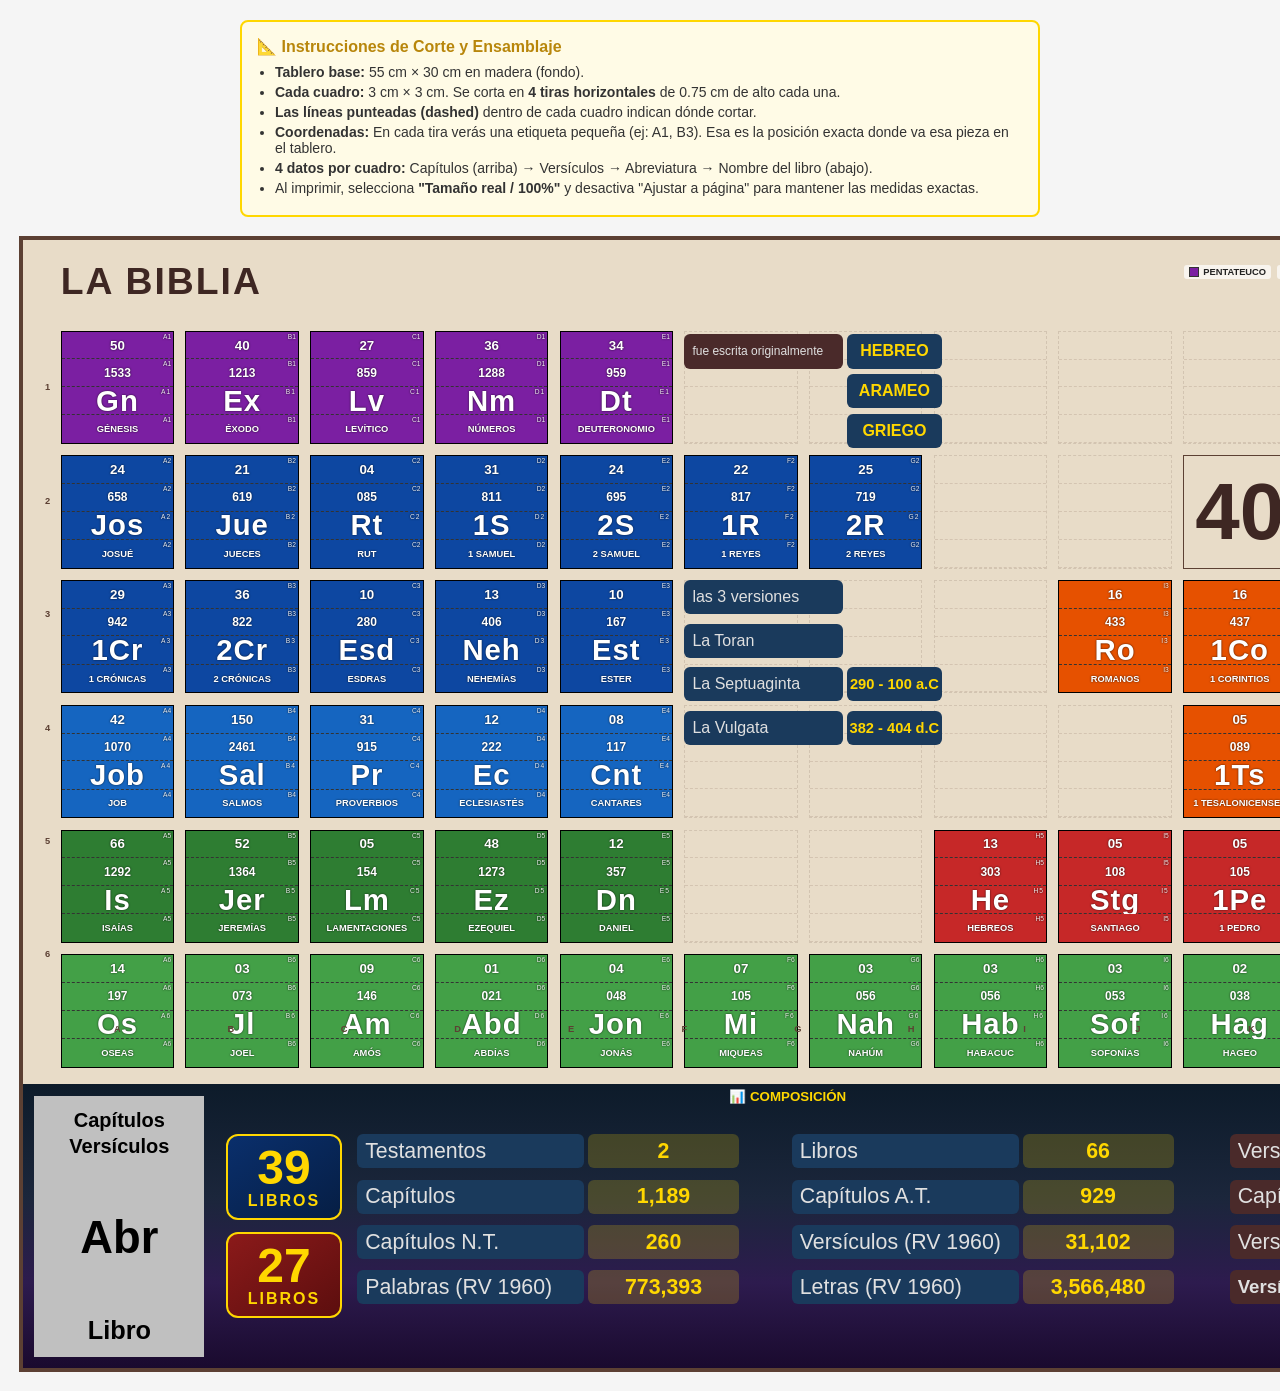
==== commit 3922fbf7: "Refactor index.html to enhance cell content presentation with new styles and structured text for bet" ====
--- a/index.html
+++ b/index.html
@@ -198,17 +198,13 @@
         <div class="strip"></div>
         <div class="strip"></div>
       </div>
-      <div class="cell empty-cell" style="left:27cm;top:3cm">
-        <div class="strip"></div>
-        <div class="strip"></div>
-        <div class="strip"></div>
-        <div class="strip"></div>
-      </div>
-      <div class="cell empty-cell" style="left:30cm;top:3cm">
-        <div class="strip"></div>
-        <div class="strip"></div>
-        <div class="strip"></div>
-        <div class="strip"></div>
+      <!-- J2: número 40 grande -->
+      <div class="cell empty-cell" style="left:27cm;top:3cm; display:flex; align-items:center; justify-content:center; border:1.5px solid #5c4033;">
+        <span style="font-size:60pt; font-weight:bold; color:#3e2723; line-height:1;">40</span>
+      </div>
+      <!-- K2: personas escribieron LA BIBLIA -->
+      <div class="cell empty-cell" style="left:30cm;top:3cm; display:flex; flex-direction:column; align-items:center; justify-content:center; border:1.5px solid #5c4033; padding:4px;">
+        <span style="font-size:14pt; font-weight:bold; color:#3e2723; text-align:center; line-height:1.3;">personas<br>escribieron<br>LA BIBLIA</span>
       </div>
       <div class="cell empty-cell" style="left:33cm;top:3cm">
         <div class="strip"></div>
@@ -222,17 +218,18 @@
         <div class="strip"></div>
         <div class="strip"></div>
       </div>
-      <div class="cell empty-cell" style="left:39cm;top:3cm">
-        <div class="strip"></div>
-        <div class="strip"></div>
-        <div class="strip"></div>
-        <div class="strip"></div>
-      </div>
-      <div class="cell empty-cell" style="left:42cm;top:3cm">
-        <div class="strip"></div>
-        <div class="strip"></div>
-        <div class="strip"></div>
-        <div class="strip"></div>
+      <!-- N2: fue escrita aprox. -->
+      <div class="cell empty-cell" style="left:39cm;top:3cm; display:flex; align-items:center; justify-content:center; border:1.5px solid #5c4033; padding:4px;">
+        <span style="font-size:14pt; font-weight:bold; color:#3e2723; text-align:center; line-height:1.4;">fue escrita<br>aprox.</span>
+      </div>
+      <!-- O2: dividido en 2 mitades: 1500 | 2000 años -->
+      <div class="cell empty-cell" style="left:42cm;top:3cm; display:flex; flex-direction:column; border:1.5px solid #5c4033; overflow:hidden;">
+        <div style="flex:1; display:flex; align-items:center; justify-content:center; border-bottom:2px dashed #5c4033;">
+          <span style="font-size:22pt; font-weight:bold; color:#3e2723;">1500</span>
+        </div>
+        <div style="flex:1; display:flex; align-items:center; justify-content:center;">
+          <span style="font-size:16pt; font-weight:bold; color:#3e2723;">2000 años</span>
+        </div>
       </div>
       <div class="cell c-hechos" style="left:45cm;top:3cm">
         <div class="strip chapters">28<span class="coord-tag">P2</span></div>
